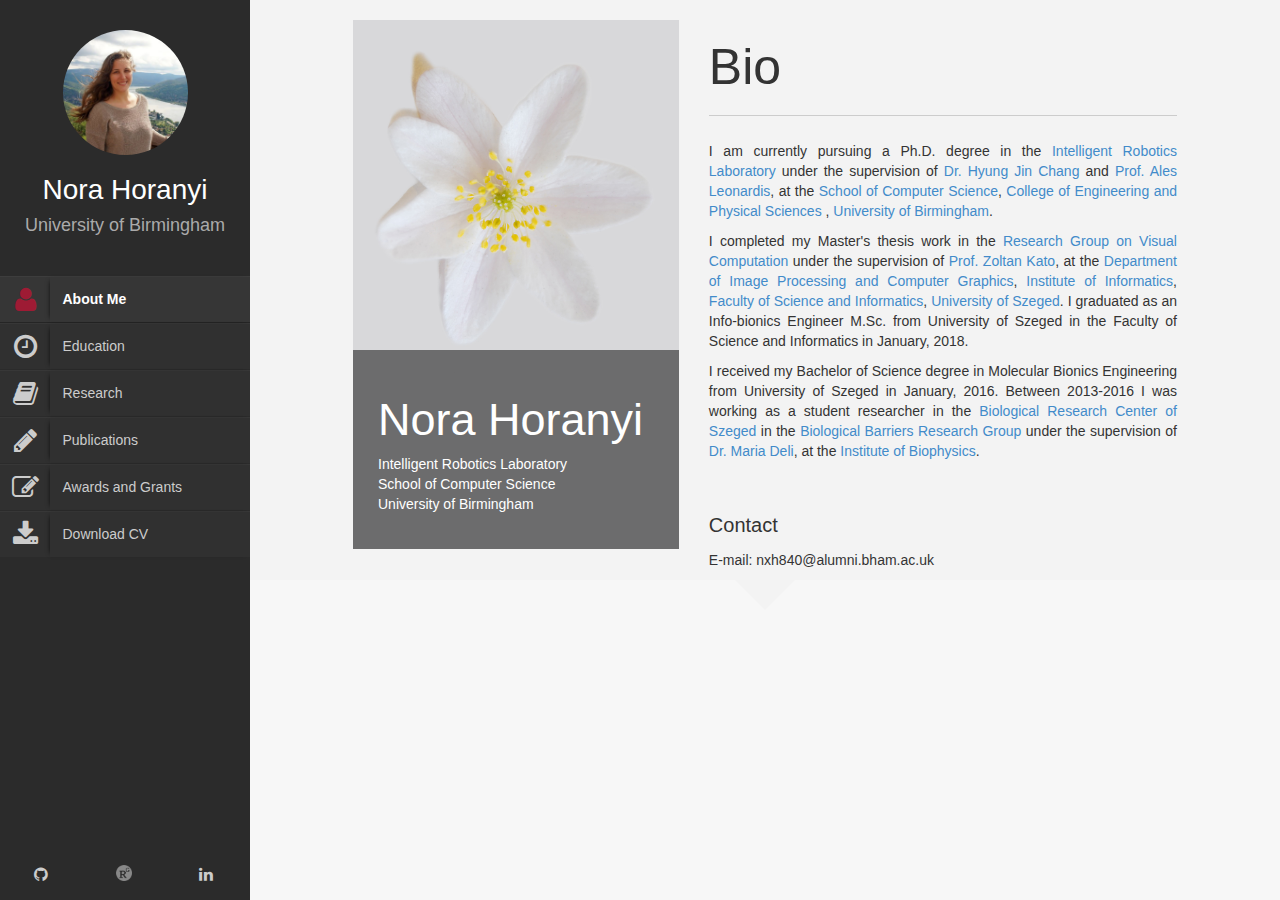
==== index.html @ c3f89880 "Update index.html" ====
<!DOCTYPE html>
<html lang="en">
    <head>
        <title>Nora Horanyi Home page</title>
	<meta name="description" content="Nora Horanyi Website">
	<meta name="keywords" content="Nora, Horanyi, Personal, Website, Webpage">
	<meta name="author" content="Nora Horanyi"> 

        <!--CSS styles-->
        <link rel="stylesheet" href="css/bootstrap.css">
        <link rel="stylesheet" href="css/font-awesome.min.css">  <!--http://fontawesome.io/3.2.1/-->
        <link rel="stylesheet" href="css/perfect-scrollbar-0.4.5.min.css">
        <link rel="stylesheet" href="css/magnific-popup.css">
        <link rel="stylesheet" href="css/style.css">
        <link id="theme-style" rel="stylesheet" href="css/theme-style.css">

        
        <!--/CSS styles-->
        <!--Javascript files-->
        <script type="text/javascript" src="js/jquery-1.10.2.js"></script>
        <script type="text/javascript" src="js/TweenMax.min.js"></script>
        <script type="text/javascript" src="js/jquery.touchSwipe.min.js"></script>
        <script type="text/javascript" src="js/jquery.carouFredSel-6.2.1-packed.js"></script>
        
        <script type="text/javascript" src="js/modernizr.custom.63321.js"></script>
        <script type="text/javascript" src="js/jquery.dropdownit.js"></script>

        <script type="text/javascript" src="js/jquery.stellar.min.js"></script>
        <script type="text/javascript" src="js/ScrollToPlugin.min.js"></script>

        <script type="text/javascript" src="js/bootstrap.min.js"></script>

        <script type="text/javascript" src="js/jquery.mixitup.min.js"></script>

        <script type="text/javascript" src="js/masonry.min.js"></script>

        <script type="text/javascript" src="js/perfect-scrollbar-0.4.5.with-mousewheel.min.js"></script>

        <script type="text/javascript" src="js/magnific-popup.js"></script>
        <script type="text/javascript" src="js/custom.js"></script>

	<!-- Global site tag (gtag.js) - Google Analytics -->
	<script async src="https://www.googletagmanager.com/gtag/js?id=UA-99765598-3"></script>
	<script>
	  window.dataLayer = window.dataLayer || [];
	  function gtag(){dataLayer.push(arguments);}
	  gtag('js', new Date());

	  gtag('config', 'UA-99765598-3');
	</script>
	<meta name="google-site-verification" content="dfVyAi-arstxiVo96nAQerA5tfKhc3FtzU2kiwNdSPM" />

    </head>
    <body>

        <div id="wrapper">
            <a href="#sidebar" class="mobilemenu"><i class="icon-reorder"></i></a>

            <div id="sidebar">
                <div id="main-nav">
                    <div id="nav-container">
                        <div id="profile" class="clearfix">
                            <div class="portrate hidden-xs"></div>
                            <div class="title">
                                <h2>Nora Horanyi</h2>
                                <h3>University of Birmingham</h3>
                            </div>
                            
                        </div>
                        <ul id="navigation">
                            <li>
                              <a href="#biography">
                                <div class="icon icon-user"></div>
                                <div class="text">About Me</div>
                              </a>
                            </li>  

                           <li>
                              <a href="#education">
                                <div class="icon icon-time"></div>
                                <div class="text">Education</div>
                              </a>
                            </li>
                            
                            <li>
                              <a href="#research">
                                <div class="icon icon-book"></div>
                                <div class="text">Research</div>
                              </a>
                            </li>
                            
                            <li>
                              <a href="#publications">
                                <div class="icon icon-pencil"></div>
                                <div class="text">Publications</div>
                              </a>
                            </li>
				
                            <li>
                              <a href="#awards">
                                <div class="icon icon-edit"></div>
                                <div class="text">Awards and Grants</div>
                              </a>
                            </li>				

                            <li class="external">
                              <a target="_blank" href="cv/Horanyi-Nora_Resume.pdf">
                                  <div class="icon icon-download-alt"></div>
                                  <div class="text">Download CV</div>
                              </a>
                            </li>
                        </ul>

					
                    </div>        
                </div>
                <div class="social-icons">
                    <ul>
                        <li><a href="https://github.com/horanyinora" target="_blank"><i class="icon-github"></i></a></li>
                        <li><a href="https://www.researchgate.net/profile/Nora-Horanyi" target="_blank"><img src="img/pngaaa.com-5643834.png" style="width: 16px;vertical-align: unset;"></a></li>  
                        <li><a href="https://www.linkedin.com/in/nora-horanyi/" target="_blank"><i class="icon-linkedin"></i></a></li>
                    </ul>
                </div>

            </div>

            <div id="main">
            
                <div id="biography" class="page home" data-pos="home">
                    <div class="pageheader">
                        <div class="headercontent">
                            <div class="section-container">
                                
                                <div class="row">
                                    <div class="col-sm-2 visible-sm"></div>
                                    <div class="col-sm-8 col-md-5">
                                        <div class="biothumb">
                                            <img alt="image" src="img/white_flower_grahaz.jpg" class="img-responsive">
                                            <div class="overlay">                                                
                                                <h1 class="">Nora Horanyi</h1>
                                                <ul class="list-unstyled">
                                                    <li>Intelligent Robotics Laboratory</li>
                                                    <li>School of Computer Science</li>
						    <li>University of Birmingham</li>
                                                </ul>
                                            </div> 
                                            
                                               
                                        </div>
                                        
                                    </div>
                                    <div class="clearfix visible-sm visible-xs"></div>
                                    <div class="col-sm-12 col-md-7">
                                        <h3 class="title">Bio</h3>
									
						<p align="justify"> I am currently pursuing a Ph.D. degree in the <a target="_blank" href="https://www.cs.bham.ac.uk/research/groupings/robotics/"> Intelligent Robotics Laboratory</a> under the supervision of <a target="_blank" href="https://www.cs.bham.ac.uk/~changhj"> Dr. Hyung Jin Chang</a> and <a target="_blank" href="https://www.cs.bham.ac.uk/~leonarda/"> Prof. Ales Leonardis</a>, at the <a target="_blank" href="http://www.cs.bham.ac.uk/"> School of Computer Science</a>, <a target="_blank" href="https://www.birmingham.ac.uk/university/colleges/eps/index.aspx">College of Engineering and Physical Sciences </a>, <a target="_blank" href="https://www.birmingham.ac.uk/"> University of Birmingham</a>.</p>
						<p align="justify"> I completed my Master's thesis work in the <a target="_blank" href="http://www.inf.u-szeged.hu/projectdirs/rgvc/"> Research Group on Visual Computation</a> under the supervision of <a target="_blank" href="http://www.inf.u-szeged.hu/~kato"> Prof. Zoltan Kato</a>, at the <a target="_blank" href="http://www.inf.u-szeged.hu/en/ipcg"> Department of Image Processing and Computer Graphics</a>, <a target="_blank" href="http://www.inf.u-szeged.hu/en">Institute of Informatics</a>, <a target="_blank" href="http://www.sci.u-szeged.hu/english">Faculty of Science and Informatics</a>, <a target="_blank" href="http://www.u-szeged.hu/english"> University of Szeged</a>.
     I graduated as an Info-bionics Engineer M.Sc. from University of Szeged in the Faculty of Science and Informatics in January, 2018.<br></p>
						<p align="justify">I received my Bachelor of Science degree in Molecular Bionics Engineering from University of Szeged in January, 2016. Between 2013-2016 I was working as a student researcher in the <a target="_blank" href="http://www.brc.hu/index.php?change_lang=en">Biological Research Center of Szeged </a> in the <a target="_blank" href="http://www.brc.hu/biophys_biological_barriers.php">Biological Barriers Research Group</a> under the supervision of <a target="_blank" href="http://www.brc.hu/personal_page.php?id=bf_dem%C3%A1"> Dr. Maria Deli</a>, at the  <a target="_blank" href="http://www.brc.hu/biophysics.php"> Institute of Biophysics</a>.<br><br></p>
						<br>
					    	<p style="font-size: 20px;" >Contact</p>
					    	<style type="text/css">
						span.ltrText {unicode-bidi: bidi-override; direction: rtl}
						</style>
						<p>E-mail:
						<span class="ltrText"> ku.ca.mahb.inmula@048hxn</span>
						</p>
			
				    </div>  
 
					
                                </div>
                            </div>        
                        </div>
                    </div>
                </div>

                
                
				
		<div id="education" class="page">
                    <div class="pageheader">

                        <div class="headercontent">

                            <div class="section-container">
                                <h2 class="title">Education and trainings</h2>
                            
                                
		<div class="pagecontents">
                        <div class="section color-1">
                            <div class="section-container">
                                <div class="row">

                                    <div class="col-md-10 col-md-offset-1">
                                        <div class="title text-center">
                                            <h3>Studies</h3>
                                        </div>
                                        <ul class="ul-card">
						<li>
                                                <div class="dy">
                                                    <span class="degree">Ph.D.</span>
                                                    <span class="year">2018-2023</span>
                                                </div>
                                                <div class="description">
                                                    <p class="waht">Ph.D. in Computer Science</p>
                                                    <p class="where"> School of Computer Science, College of Engineering and Physical Sciences, University of Birmingham</p>
						    <p> Thesis topic: Human attention target estimation and application on images </p>
						</div>
                                            </li>										
                                            <li>
                                                <div class="dy">
                                                    <span class="degree">M.Sc.</span>
                                                    <span class="year">2016-2018</span>
                                                </div>
                                                <div class="description">
                                                    <p class="waht">M.Sc. in Info-bionics Engineering</p>
                                                    <p class="where">Institute of Informatics, University of Szeged</p>
						    <p> Thesis title:  Absolute pose estimation using 3D-2D line correspondences and vertical direction — Excellent with institutional award </p>
                                                </div>
                                            </li>
                                            <li>
                                                <div class="dy">
                                                    <span class="degree">B.Sc.</span><span class="year">2012-2016</span>
                                                </div>
                                                <div class="description">
                                                    <p class="waht">B.Sc. in Molecular Bionics Engineering</p>
                                                    <p class="where">Institute of Chemistry, University of Szeged</p>
						    <p> Thesis title: Measurement of electric surface charge on cultured brain endothelial cells — Excellent with national awards </p>
                                                </div>
                                            </li>
                                            
                                        </ul>

                                    </div> 

                                    <div class="col-md-10 col-md-offset-1">
                                        <div class="title text-center">
                                            <h3>Academic Positions</h3>
                                        </div>
                                        <ul class="ul-dates">
					    <li>
                                                <div class="dates">
                                                    <span>2022</span>
                                                    <span>2021</span>
                                                </div>
                                                <div class="content">
                                                    <h4>Research Assistant</h4>
                                                    <p><em>University of Birmingham</em>, School of Computer Science</p>
                                                </div>
                                            </li>
					    <li>
                                                <div class="dates">
                                                    <span>present</span>
                                                    <span>2018</span>
                                                </div>
                                                <div class="content">
                                                    <h4>Teaching Assistant</h4>
                                                    <p><em>University of Birmingham</em>, School of Computer Science</p>
                                                </div>
                                            </li>
					    <li>
                                                <div class="dates">
                                                    <span>Jan-June</span>
                                                    <span>2018</span>
                                                </div>
                                                <div class="content">
                                                    <h4>Research Associate</h4>
                                                    <p><em>Technical University Dresden</em>, Chair of Computer Graphics and Visualisation</p>
                                                </div>
                                            </li>

											
					    <li>
                                                <div class="dates">
                                                    <span>Apr-May</span>
                                                    <span>2017</span>
                                                </div>
                                                <div class="content">
                                                    <h4>Student Researcher</h4>
                                                    <p><em>UMR 7039 CNRS and University of Lorraine</em>, Research Center in Automatic Control of Nancy</p>
                                                </div>
                                            </li>
											
                                            <li>
                                                <div class="dates">
                                                    <span>2017</span>
                                                    <span>2016</span>
                                                </div>
                                                <div class="content">
                                                    <h4>Student Researcher</h4>
                                                    <p><em>University of Szeged</em>, Research Group on Visual Computation</p>
                                                </div>
                                            </li>											
                                            <li>
                                                <div class="dates">
                                                    <span>2016</span>
                                                    <span>2013</span>
                                                </div>
                                                <div class="content">
                                                    <h4>Student Researcher</h4>
                                                    <p><em>Biological Research Center of Szeged, Hungarian Academy of Sciences</em>, Biological Barriers Research Group </p>
                                                </div>
                                            </li> 
                                        </ul>
                                    </div>
					
					
<div class="col-md-10 col-md-offset-1">
                                        <div class="title text-center">
                                            <h3>Trainings</h3>
                                        </div>
                                        <ul class="timeline">
										<li class="open">
											<li>											
										        <div class="date">ICVSS 2020</div>
                                                <div class="circle"></div>
                                                <div class="data">
                                                    <div class="subject">International Computer Vision Summer School</div>
                                                    <div class="text row">
                                                        <div class="col-md-10">
                                                        <p><a target="_blank" href="https://iplab.dmi.unict.it/icvss2019/"> Website</a></p>
														<p>Venue: Punta Sampieri, Ragusa, Scicli (Ragusa)</p>
														</div>
                                                    </div>
                                                </div>
                                            </li>
											
											
											<li>											
										        <div class="date">Drone 2018</div>
                                                <div class="circle"></div>
                                                <div class="data">
                                                    <div class="subject">Drone School and Workshops <br/>Deep learning and Computer vision for drone imaging and cinematography</div>
                                                    <div class="text row">
                                                        <div class="col-md-10">
                                                        <p><a target="_blank" href="http://icarus.csd.auth.gr/activities/droneschool/"> Website</a></p>
														<p>Venue: Artificial Intelligence and Information Analysis Lab, Aristotle University of Thessaloniki, Greece</p>
														</div>
                                                    </div>
                                                </div>
                                            </li>
											<li>											
										        <div class="date">VS3 2017</div>
                                                <div class="circle"></div>
                                                <div class="data">
                                                    <div class="subject">Vision and Sports Summer School</div>
                                                    <div class="text row">
                                                        <div class="col-md-10">
                                                        <p><a target="_blank" href="http://cmp.felk.cvut.cz/summerschool2017/"> Website</a></p>
														<p>Venue: Czech Technical University, Prague, Czech Republic</p>
														</div>
                                                    </div>
                                                </div>
                                            </li>
											<li>
                                                <div class="date">SSIP 2016</div>
                                                <div class="circle"></div>
                                                <div class="data">
                                                    <div class="subject">Summer School on Image Processing</div>
                                                    <div class="text row">
                                                        <div class="col-md-10">
                                                        <p><a target="_blank" href="http://www.inf.u-szeged.hu/~ssip/2016/">Website</a></p>
														<p>Venue: University of Szeged, Hungary</p>
														</div>
                                                    </div>
                                                </div>
                                            </li>
											<li>											
										        <div class="date">BTDK 2015</div>
                                                <div class="circle"></div>
                                                <div class="data">
                                                    <div class="subject">Advanced Spring School for Students in Biology </div>
                                                    <div class="text row">
                                                        <div class="col-md-10">
                                                        <p><a target="_blank" href="http://btdk.elte.hu/?p=48"> Website</a></p>
														<p>Venue: Eotvos Lorand University, Budapest, Hungary</p>
														</div>
                                                    </div>
                                                </div>
                                            </li>											
											<li>
                                                <div class="date">LAMELIS 2014</div>
                                                <div class="circle"></div>
                                                <div class="data">
                                                    <div class="subject">Advanced Summer School for Students in Medicine and Physics </div>
                                                    <div class="text row">
                                                        <div class="col-md-10">
                                                        <p><a target="_blank" href="http://www.lamelis.eu/2014/content/aimsandcontent.php"> Website</a></p>
														<p>Venue: University of Szeged, Hungary</p>
														</div>
                                                    </div>
                                                </div>
                                            </li>
                                        </ul>
                                    </div>					
					
					
					
					
					
                                </div>    
                            </div>
                                
                        </div>
								
								
                            </div>
                        </div>
                    </div>
                 </div>       				
              </div>
				
				
		<div id="research" class="page">
                    <div class="pageheader">

                        <div class="headercontent">

                            <div class="section-container">
                                <h2 class="title">Research</h2>
                            
                                <div class="row">
                                    <div class="col-md-8" align="justify">
                                        <img  src="Photos/spotlight.JPG" class="col-md-10" >
		

									</div>
                                    <div class="col-md-4">
                                        <div class="subtitle text-center">
                                            <h3>Interests</h3>
                                        </div>
                                        <ul class="ul-boxed list-unstyled">
                                            <li>Gaze estimation</li>										
                                            <li>Assistive technology</li>
					    <li>Pose estimation and navigation</li>
                                            <li>Human-computer interaction</li>
					    <li>Computer vision</li>
                                        </ul>
                                    </div>
                                </div>
                            </div>
                        </div>
                    </div>
                        
                        <div class="section color-2">
                            <div class="section-container">
                                <div class="title text-center">
                                    <h3>Research Projects</h3>
                                </div>
                                <div class="row">
                                    <div class="col-md-12">
                                        <ul class="ul-withdetails">

					    <li>
                                                <div class="row">
                                                    <div class="col-sm-6 col-md-3">
                                                        <div class="image">
                                                            <img alt="image" src="img/lab/phd.png"  class="img-responsive">
                                                            <div class="imageoverlay">
                                                                <i class="icon icon-search"></i>
                                                            </div>

                                                        </div>
                                                    </div>
                                                    <div class="col-sm-6 col-md-9">
                                                        <div class="meta">
                                                            <h3>PhD thesis</h3> 
								<p><b>Human attention target estimation and application on images</b></p>

								<p>Publications:</p>
								<ul><li>ETRA conference paper, PACM HCI, 2023</li></ul>
								<ul><li>Pattern Recognition journal paper, Elsevier, 2021</li></ul>
                                                        </div>
                                                    </div>
                                                </div>
                                                <div class="details" align="justify">
							<p> Most computer vision applications, such as automatic image cropping and attention target estimation, aim to perform or solve a task as humans would. While recent works using Neural Networks showed promising results in numerous research areas, complex and subjective tasks are still challenging to solve by only deriving information from images and videos. 
							Therefore to enhance the ability of the machine to localise a part of an image or to interpret complex social interactions between multiple people in the scene like humans would, explicit or implicit user input could be integrated into the algorithm.  
							This thesis investigates the usefulness of explicit verbal and implicit non-verbal human social clues and their combination in frameworks designed for attention-based computer vision tasks. The proposed computational methods in this thesis aim to better understand the user's intention through different input modalities. Specifically, this work used natural language and its combination with eye-tracking user inputs for description-based image cropping and visual attention for joint attention target estimation. </p>
							<p>This work studied how a natural language expression of the users could be directly used to automatically localise the described part of an image and output an aesthetically pleasing image crop. The proposed solution re-purposed existing deep learning models into a single optimisation framework to solve this complex, highly subjective problem. In addition to the explicit language expressions and a semi-direct social clue, the eye movements of the users were integrated into a novel multi-modal framework. Finally, motivated by the usefulness of the user's semi-direct attention input, a deep neural network was developed for estimating attention targets in images to detect and follow the joint attention target of the subjects within the scene. </p>
							<p>The presented approaches have achieved state-of-the-art performances in quantitative and qualitative measures on different benchmark datasets in their respective research areas. Furthermore, the conducted studies confirmed that the users favoured the output of the proposed solutions. These findings prove that integrating explicit or implicit user input and their combination into computational methods can produce more human-like outputs.  </p>
							<p>Keywords: multi-modal framework, computer vision applications, description-based image cropping, eye-tracking, joint attention target estimation </p>
							
							<p> I express my gratitude for the "School of Computer Science Studentship" funding that I received towards my PhD from the University of Birmingham's School of Computer Science. This research was supported by the Institute of Information and communications Technology Planning, and evaluation (IITP) grants funded by the Korean government (MSIT) (2021-0-00537, Visual common sense through self-supervised learning for restoration of invisible parts in images; 2021-0-00034, Clustering technologies of fragmented data for time-based data analysis). This work was partially supported by the Natural Sciences and Engineering Research Council of Canada (NSERC) Discovery Grant ``Deep Visual Geometry Machines'' (RGPIN-2018-03788) and by systems supplied by Compute Canada. I also acknowledge MoD/Dstl and EPSRC for providing the grant to support the UK academics involvement in a Department of Defense funded MURI project through EPSRC grant EP/N019415/1, and IITP grant funded by the Korean government (MSIT) (IITP-2020-0-01789, ITRC support program). We thank NVIDIA for sponsoring one GeForce Titan Xp GPU. </p>
						</div>
                                            </li>						
						
					    <li>
                                                <div class="row">
                                                    <div class="col-sm-6 col-md-3">
                                                        <div class="image">
                                                            <img alt="image" src="img/lab/brain.jpg"  class="img-responsive">
                                                            <div class="imageoverlay">
                                                                <i class="icon icon-search"></i>
                                                            </div>

                                                        </div>
                                                    </div>
                                                    <div class="col-sm-6 col-md-9">
                                                        <div class="meta">
                                                            <h3>NeuroFusion project</h3>
                                                            <p><b>Research in Computer Vision and Computer Graphics for Medical Imaging within the interdisciplinary research project</b></p>
                                                        </div>
                                                    </div>
                                                </div>
                                                <div class="details" align="justify">
                                                 <p>I worked as a Research Associate at Chair of Computer Graphics and Visualization, Technical University of Dresden, Germany under the supervision of Prof. Dr. Stefan Gumhold in the framework of the NeuroFusion project.</p>
												 <p>The research focuses on Computer Vision and Computer Graphics for Medical Imaging within the interdisciplinary research project "NeuroFusion". The objective of the research project lies in the development of a neurosurgical assistance system for medical personnel which visualizes the characteristic strengths of various imaging modalities in a single view. For this purpose, novel image registration and -fusion methods have to be developed so that a joint visualization of preoperative imaging, such as MRI and CT, as well as intraoperative imaging, such as 3D-ultrasound, stereo- and thermal imaging, can be achieved. Therefore, we aim to develop a generic mathematical framework for multimodal image registration and -fusion. </p>
												</div>
                                            </li>
											
                                            <li>
                                                <div class="row">
                                                    <div class="col-sm-6 col-md-3">
                                                        <div class="image">
                                                            <img alt="image" src="img/lab/iccv2.png" class="img-responsive">
                                                            <div class="imageoverlay">
                                                                <i class="icon icon-search"></i>
                                                            </div>

                                                        </div>
                                                    </div>
                                                    <div class="col-sm-6 col-md-9">
                                                        <div class="meta">
                                                            <h3>Master's thesis</h3>
                                                            <p><b>Pose estimation of a stereo camera pair mounted on a moving platform</b></p>			
								<p>Publications:</p>
								<ul>
									<li>Master's thesis, 2017</li>
									<li>ICCV Workshop on Multiview Relationships in 3D Data, IEEE, 2017</li>
									<li>International Conference on 3D Vision, IEEE, 2017</li>
								</ul>
                                                        </div>
                                                    </div>
                                                </div>
                                                <div class="details" align="justify">
                                                    <p>The research project focuses on estimating the location and orientation of a moving stereo rig using extracted feature correspondences (e.g. points, lines, regions). The algorithm makes use of other sensors mounted on the same platform (e.g. GPS, IMU), but the final pose estimate is obtained via computer vision techniques. In general, pose estimation has 6 degree of freedom, but in our project we will develop algorithms for important special cases like pose estimation with known vertical direction, where the number of free parameters can be reduced to 4. The estimated camera pose can be used to implement viusal odometry.</p> 
													<p>Pose estimation is a fundamental building block of various vision applications, <i>e.g.</i> visual odometry, image based localization and navigation, fusion, and augmented reality. Herein, we are interested in absolute pose estimation, which consists of determining the position and orientation of a camera with respect to a 3D world coordinate frame. We propose a novel solution to the gPnL problem with known vertical direction. The vertical direction is typically obtained from an IMU (Inertial Measurement Unit). The only assumption about our generalized camera is that projection rays of a 3D line fall into coplanar subsets yielding a pencil of projection planes. Important special cases of such a camera include stereo and multiview perspective camera systems, perspective camera moving along a trajectory, as well as other non-perspective cameras with central omnidirectional or orthographic projection.</p>

<p>
<table align="center">
<tr> <center>
<img class="masters_videos" width="450" src="video/lines.gif">
</center>
</tr>
<tr>
<td align="justify"><b>Video 1.</b> Presentation of the extracted lines which we used for our algorithm as a least squares solver to estimate the position of the camera system. The corresponding 3D lines are shown with the same color as the camera.</td>
</tr>
</table>
</p>

													
<p> For the quantitative evaluation of our generalized pose estimation algorithm with line correspondences, we generated various benchmark datasets of 3D-2D line pairs. Each dataset has 1000 samples. Our method can be used as a least square solver as well as a minimal solver without reformulation. For the minimal case we only need 3 line pairs. The method was quantitatively evaluated on this large synthetic dataset as well as on a real dataset, which confirms its state of the art performance both in terms of quality and computational efficiency.</p>
													
<h3><b>Results</b></h3>



<p>
<table align="center">
<tr> <center>
<img class="masters_videos" src="video/least.gif">
</center>
</tr>
<tr>
<td align="justify"><b>Video 2.</b> Lidar laser scan for testing our least squares solver pose estimation algorithm with a 3-perspective-1-omnidirectional multi-view camera system. On the Lidar scan red dots are the
estimated positions and green dots are the real location of the markers in metric 3D space.</td>
</tr>
</table>
</p>


<p>
<table align="center">
<tr> <center>
<img class="masters_videos" src="video/minimal.gif">
</center>
</tr>
<tr>
<td align="justify"><b>Video 3.</b> Lidar laser scan for testing our minimal solver pose estimation algorithm solver with a 3-perspective camera system. On the Lidar scan, red dots are the estimated positions of our minimal solver, blue dots are the estimated positions of NP3L [G.H.Lee, ECCV 2016], and green dots are the real location of the markers in the 3D metric space.</td>
</tr>
</table>
</p>

													
													<p>This work is partially supported by:
													the "Integrated program for training new generation of scientists in the fields of computer science", no EFOP-3.6.3-VEKOP-16-2017-0002;
NKFI-6 fund through project K120366; the Agence Universitaire de la Francophonie (AUF) and the Romanian Institute for Atomic Physics (IFA), through the AUF-RO project NETASSIST;
the Research & Development Operational Programme for the project "Modernization and Improvement of Technical Infrastructure for Research and Development
of J. Selye University in the Fields of Nanotechnology and Intelligent Space", ITMS 26210120042, co-funded by the European Regional Development Fund.</p>
                                                </div>
                                            </li>
                                            <li>
                                                <div class="row">
                                                    <div class="col-sm-6 col-md-3">
                                                        <div class="image">
                                                            <img alt="image" src="img/lab/netassist.png"  class="img-responsive">
                                                            <div class="imageoverlay">
                                                                <i class="icon icon-search"></i>
                                                            </div>

                                                        </div>
                                                    </div>
                                                    <div class="col-sm-6 col-md-9">
                                                        <div class="meta">
                                                            <h3>NETASSIST project</h3>
                                                            <p><b>Short research stay which initiates the cooperation between two institutions on topics related to image processing for control applications.</b></p>
                                                        </div>
                                                    </div>
                                                </div>
                                                <div class="details" align="justify">
                                                 <p>She visited as a student researcher at Research Center in Automatic Control of Nancy, UMR 7039 CNRS and University of Lorraine in the framework of the NETASSIST project funded by AUF. This project develops methods for the networked control and sensing for a team of unmanned, assistive aerial vehicles that follows a group of vulnerable persons. On the control side, we consider multi-agent and consensus techniques, while on the vision side the focus is egomotion estimation of the UAVs and cooperative tracking of persons with filtering techniques. NETASSIST is an international cooperation project involving the Technical University of Cluj-Napoca in Romania, the University of Szeged in Hungary, and the University of Lorraine at Nancy, France. </p>
												 <p>The goal of this visit was to develop a drone control application based on sensor and visual information. For this we planned to process the stream of position and attitude measurements given by the vision algorithms, which she developed in her home institute, on a video taken from the drone, using a state estimator / filter and the dynamics of the drone. For the above-mentioned vision algorithm, she needed to work with 2D images and 3D dataset provided by OptiTrack and solve the question of feature extraction and matching in a video sequence for visual odometry application. </p>
												</div>
                                            </li>
                                            <li>
                                                <div class="row">
                                                    <div class="col-sm-6 col-md-3">
                                                        <div class="image">
                                                            <img alt="image" src="img/lab/bsc.png"  class="img-responsive">
                                                            <div class="imageoverlay">
                                                                <i class="icon icon-search"></i>
                                                            </div>

                                                        </div>
                                                    </div>
                                                    <div class="col-sm-6 col-md-9">
                                                        <div class="meta">
                                                            <h3>Bachelor's thesis</h3>
                                                            <p><b>Measurement of electric surface charge on cultured brain endothelial cells</b></p>
		
								<p>Publications:</p>
								<ul>
									<li>Lab on a chip, Royal Society of Chemistry, 2020</li>
									<li>Bachelor's thesis, 2015</li>
								</ul>
                                                        </div>
                                                    </div>
                                                </div>
                                                <div class="details" align="justify">
                                                <p>Glycocalyx which can be found in the surface of the endothalial cells is the part of the blood-brain barrier's protection system and it has effect on the limitation of the material access. Research on the composition, rule and the change of the glycocalyx in illnesses recently became a significant research topic. However, we do not have data about the intestinal epithelial cell and particularly in the cerebral microvessels' glycocalyx volume and a change in cell surface charge of direct measurements which have been performed. Our aim was therefore a direct measurement of surface charge of cultured brain endothelial cells and to examine how the surface charge and endothelial cell layers permeability change after the enzymatic digestion of the glycocalyx. </p>
												<p>In our experiments D3 immortalized human brain endothelial cell line and primary rat brain endothelial cell cultures were employed. The amount of the glycocalyx was reduced by neuraminidase, trypsin and hyaluronidase enzymes which changes were validated using specific fluorescent labeled wheatgerm N-acetyl-D-glucosamine and sialic acid binding lectin.  We took images from the binding of labeled lectin with confocal microscopy which fluorescence intensity was evaluated by Image J software. Cerebral endothelial cell surface charge was measured by the Malvern Zetasizer Nano ZS instrument. The brain endothelial cell lines were cultured into inserts to test their barrier function. We transferred dextran and Evans blue-albumin complex as a fluorescent reporter molecule to examine the cultures. </p>
												<p>We successfully measured the surface charge of brain endothelial cells, and both cell types had strongly negative zeta potential which correlates to the literature. All three enzymes digested the glycocalyx and reduced the binding of the lectin. At the same time, the absolute value of the surface negative charge significantly reduced in both cell types. However, hyaluronidase and neuraminidase enzyme treatments did not affect the passage of the markers. The permeability increased only in the case of the trypsin digestion, although this enzyme cleavages the extracellular connections thus opens the paracellular transport route, which was visible in the morphological images. </p>
												<p>We were the first one measuring and discribing the surface negative charge changes after the enzymatic digestion of the glycocalyx in human and rat brain endothelial cells. We found that the significant part of the surface charge origin from the glycocalyx in these cells, as after the enzymatic digestion the zeta potential of the cells became more positive. Reduction of the volume of the glycocalyx however did not affect the passage of the markers with neutral charge. In our future plans, we consider to use different materials with positive and negative charge for the surface modification of the glycocalyx, as well as to use other indicators with different charges in the permeability experiments. </p>
												</div>
                                            </li>
                                           
                                            
                                        </ul>
                                    </div>
                                </div>
                            </div>
                        </div>    
                    </div>
				
				
				
				<div id="awards" class="page">
                    <div class="pageheader">
                        <div class="headercontent">
                            <div class="section-container">
                                <h2 class="title">Honors, Awards and Grants</h2>
								

						
						<div class="section color-2">
                            <div class="section-container">
                                <div class="row">
                                    <div class="col-md-10 col-md-offset-1">
                                        <div class="title text-center">
                                            <h3>Honours and awards</h3>
                                        </div>
                                        <ul class="timeline">
										<li class="open">
											<li>
                                                <div class="date">Research skills 2019</div>
                                                <div class="circle"></div>
                                                <div class="data">
                                                    <div class="subject">Best presentation award (audience vote) at Research skills, EPS course at the University of Birmingham</div>
                                                    <div class="text row">
                                                        <!--<div class="col-md-2">
                                                            <img alt="image" class="thumbnail img-responsive" src="img/personal/awards100x100.png" >
                                                        </div>-->
                                                        <div class="col-md-10">
                                                        Presented topic: Gaze estimation in the wild
														</div>
                                                    </div>
                                                </div>
                                            </li>
						
						<li>
                                                <div class="date">TDK 2017</div>
                                                <div class="circle"></div>
                                                <div class="data">
                                                    <div class="subject">1st prize and Morgan Stanley scholarship in the local competition round of National Scientific Students' Associations Conference organized by the University of Szeged</div>
                                                    <div class="text row">
                                                        <div class="col-md-10">
                                                        Presented topic: Vision-based localisation of a generalized camera from line correspondences and known vertical direction
														</div>
                                                    </div>
                                                </div>
                                            </li>
											
											<li>
                                                <div class="date">Dean's honor 2017</div>
                                                <div class="circle"></div>
                                                <div class="data">
                                                    <div class="subject">Honor of the Dean of the University of Szeged for the achievement in the National Scientific Students' Associations Conference </div>
                                                    <div class="text row"></div>
                                                </div>
                                            </li>
										
										
											<li>
                                                <div class="date">OTDK 2017</div>
                                                <div class="circle"></div>
                                                <div class="data">
                                                    <div class="subject">3rd prize in the National Scientific Students' Associations Conference organized by the Hungarian National Council of Student Research Societies</div>
                                                    <div class="text row">
                                                        <div class="col-md-10">
                                                        Presented topic: Changing the surface charge of brain endothelial cells by the digestion of glycocalyx with enzymes
														</div>
                                                    </div>
                                                </div>
                                            </li>
											
											<li>
                                                <div class="date">TDK 2016</div>
                                                <div class="circle"></div>
                                                <div class="data">
                                                    <div class="subject">2nd prize in the local competition round of National Scientific Students' Associations Conference organized by the University of Szeged</div>
                                                    <div class="text row">
                                                        <div class="col-md-10">
                                                        Presented topic: Changing the surface charge of brain endothelial cells by the digestion of glycocalyx with enzymes
     
														</div>
                                                    </div>
                                                </div>
                                            </li>
											
											<li>
                                                <div class="date">SSIP 2016</div>
                                                <div class="circle"></div>
                                                <div class="data">
                                                    <div class="subject">2nd prize in the project competition - Summer School on Image Processing</div>
                                                    <div class="text row">
                                                        <div class="col-md-10">
                                                        Project: <a target="_blank" href="https://github.com/horanyinora/OCT-Image-Analysis"> OCT image analysis</a> 
														</div>
                                                    </div>
                                                </div>
                                            </li>
											
                                        </ul>
                                    </div>
                                </div>
                            </div>
                        </div>
						
						
						
						<div class="section color-2">
                            <div class="section-container">
                                <div class="row">
                                    <div class="col-md-10 col-md-offset-1">
                                        <div class="title text-center">
                                            <h3>Scholarships and grants</h3>
                                        </div>
                                        <ul class="timeline">
										<li class="open">
										
										<li>											
										        <div class="date">PhD studentship</div>
                                                <div class="circle"></div>
                                                <div class="data">
                                                    <div class="subject">PhD studentship in the School of Computer Science, University of Birmingham</div>
                                                </div>
                                        </li>
										
										
										<li>											
										        <div class="date">Morgan Stanley</div>
                                                <div class="circle"></div>
                                                <div class="data">
                                                    <div class="subject">Scholarship from Morgan Stanley for the outstanding results in TDK conference </div>
                                                    <div class="text row">
                                                        <div class="col-md-10">
                                                        <a target="_blank" href="https://www.inf.u-szeged.hu/kutatas/konferenciak/tdk-2017-osz"> Conference description</a> (only available in hungarian)
														</div>
                                                    </div>
                                                </div>
                                            </li>
										<li>											
										        <div class="date">RGVC-2017-2</div>
                                                <div class="circle"></div>
                                                <div class="data">
                                                    <div class="subject">Research scholarship from the Institute of Informatics, University of Szeged</div>
                                                    <div class="text row">
                                                        <div class="col-md-10">
                                                        <a target="_blank" href="http://www.inf.u-szeged.hu/rgvc/files/kutosszefoglalo-2017-jun.pdf"> Research summary</a> (only available in hungarian)
														</div>
                                                    </div>
                                                </div>
                                            </li>

											<li>											
										        <div class="date">RGVC-2017-1</div>
                                                <div class="circle"></div>
                                                <div class="data">
                                                    <div class="subject">Research scholarship from the Institute of Informatics, University of Szeged</div>
                                                    <div class="text row">
                                                        <div class="col-md-10">
                                                        <a target="_blank" href="http://www.inf.u-szeged.hu/sites/default/files/kutosszefoglalo-2017-jan.pdf"> Research summary</a> (only available in hungarian)
														</div>
                                                    </div>
                                                </div>
                                            </li>											
											<li>
                                                <div class="date">Udacity 2017</div>
                                                <div class="circle"></div>
                                                <div class="data">
                                                    <div class="subject">Scholarship to study 3 months program on Udacity funded by Google</div>
                                                    <div class="text row">
                                                        <div class="col-md-10">
                                                        Program description: <a target="_blank" href="https://www.udacity.com/course/android-basics-nanodegree-by-google--nd803"> Android Development for Beginners Nanodegree program</a>
														</div>
                                                    </div>
                                                </div>
                                            </li>

                                            <li>
                                                <div class="date">2016-2018</div>
                                                <div class="circle"></div>
                                                <div class="data">
                                                    <div class="subject">Hungarian Governmental Scholarship 2016-2018</div>
                                                    <div class="text row">
                                                        <div class="col-md-10">
                                                        Scholarship for my master studies in Info-bionics Engineering
														</div>
                                                    </div>
                                                </div>
                                            </li>
                                            <li>
                                                <div class="date">2012-2016</div>
                                                <div class="circle"></div>
                                                <div class="data">
                                                    <div class="subject">Hungarian Governmental Scholarship 2012-2016</div>
                                                    <div class="text row">
                                                        <div class="col-md-10">
                                                         Scholarship for my bachelor studies in Molecular Bionics Engineering 
														</div>
                                                    </div>
                                                </div>
                                            </li>

                  

                                        </ul>
                                    </div>
                                </div>
                            </div>
                        </div>
						</div>


						</div>
						
                    </div>
                </div>
				
				
				
                <div id="publications" class="page">
                    <div class="page-container">
                        <div class="pageheader">
                            <div class="headercontent">
                                <div class="section-container">
                                    
									

                                    <h2 class="title">Publications</h2>                                    
                                </div>
                            </div>
                        </div>

                        <div class="pagecontents">
                            
                            <div class="section color-1" id="filters">
                                <div class="section-container">
                                    <div class="row">
                                        
                                        <div class="col-md-3">
                                            <h3>Filter by type:</h3>
                                        </div>
                                        <div class="col-md-6">
                                            <select id="cd-dropdown" name="cd-dropdown" class="cd-select">
                                                <option class="filter" value="all" selected>All types</option>
                                                <option class="filter" value="jpaper">Journal Papers</option>
                                                <option class="filter" value="cpaper">Conference Papers</option>
						<option class="filter" value="thesis">Thesis</option>
                                                <!--option class="filter" value="bookchapter">Book Chapters</option>
                                                <option class="filter" value="book">Books</option>
                                                <option class="filter" value="report">Reports</option>
                                                <option class="filter" value="tpaper">Technical Papers</option>--> 
                                            </select>
                                        </div>
                                        
                                        <div class="col-md-3" id="sort">
                                            <span>Sort by year:</span>
                                            <div class="btn-group pull-right"> 

                                                <button type="button" data-sort="data-year" data-order="desc" class="sort btn btn-default"><i class="icon-sort-by-order"></i></button>
                                                <button type="button" data-sort="data-year" data-order="asc" class="sort btn btn-default"><i class="icon-sort-by-order-alt"></i></button>
                                            </div>
                                        </div>    
                                    </div>
                                </div>
                            </div>

                            <div class="section color-2" id="pub-grid">
                                <div class="section-container">
                                    
                                    <div class="row">
                                        <div class="col-md-12">
                                            <div class="pitems">

						    
						    
						    
						    
						    
						    
						<div class="item mix cpaper" data-year="2022">
                                                    <div class="pubmain">
                                                        <div class="pubassets">
                                                            
                                                            <a href="#" class="pubcollapse">
                                                                <i class="icon-expand-alt"></i>
                                                            </a>
								<a href="publication/Zheng_ICRA_article.pdf" class="tooltips" title="Download PDF" target="_blank">
                                                                <i class="icon-file"></i>
                                                            </a>

                                                        </div>

                                                        <h4 class="pubtitle">
                                                            TP-AE: Temporally Primed 6D Object Pose Tracking with Auto-Encoders
                                                        </h4>
                                                        <div class="pubauthor">Linfang Zheng, Ales Leonardis, Tze Ho Elden Tse, <strong>Nora Horanyi</strong>, Hua Chen, Wei Zhang, Hyung Jin Chang</div>

                                                        <div class="pubcite">
                                                        <div class="pubcite"><span class="label label-warning">Conference Papers</span> In Proceedings of Conference on Robotics and Automation (ICRA), IEEE, 2022.</div>
							</div>
                                                        
                                                    </div>
                                                    <div class="pubdetails">
                                                        <h4>Abstract</h4>
                                                        <p> Fast and accurate tracking of an object's motion is one of the key functionalities of a robotic system for achieving reliable interaction with the environment. This paper focuses on the instance-level six-dimensional (6D) pose tracking problem with a symmetric and textureless object under occlusion. We propose a Temporally Primed 6D pose tracking framework with Auto-Encoders (TP-AE) to tackle the pose tracking problem. The framework consists of a prediction step and a temporally primed pose estimation step. The prediction step aims to quickly and efficiently generate a guess on the object's real-time pose based on historical information about the target object's motion. Once the prior prediction is obtained, the temporally primed pose estimation step embeds the prior pose into the RGB-D input, and leverages auto-encoders to reconstruct the target object with higher quality under occlusion, thus improving the framework's performance. Extensive experiments show that the proposed 6D pose tracking method can accurately estimate the 6D pose of a symmetric and textureless object under occlusion, and significantly outperforms the state-of-the-art on T-LESS dataset while running in real-time at 26 FPS.</p>
                                                    </div>
                                                </div> 		
						    
						<div class="item mix jpaper" data-year="2021">
                                                    <div class="pubmain">
                                                        <div class="pubassets">
                                                            
                                                            <a href="#" class="pubcollapse">
                                                                <i class="icon-expand-alt"></i>
                                                            </a>
                                                            <a href="https://www.sciencedirect.com/science/article/abs/pii/S0031320321006610" class="tooltips" title="External link" target="_blank">
                                                                <i class="icon-external-link"></i>
                                                            </a>
															<a href="publication/Horanyi_PR_article.pdf" class="tooltips" title="Download PDF" target="_blank">
                                                                <i class="icon-file"></i>
                                                            </a>
                                                            
															<a href="publication/Horanyi_PR_poster.pdf" class="tooltips" title="Download poster" target="_blank">
                                                                <i class="icon-download"></i>
                                                            </a>

								<a href="publication/Horanyi_PR_data.zip" class="tooltips" title="Download dataset" target="_blank">
                                                                <i class="icon-download"></i>
                                                            </a>
                                                        </div>

                                                        <h4 class="pubtitle">
                                                            Repurposing Existing Deep Networks for Caption and Aesthetic-Guided Image Cropping
                                                        </h4>
                                                        <div class="pubauthor"><strong>Nora Horanyi</strong>, Kedi Xia, Kwang Moo Yi, Abhishake Kumar Bojja, Ales Leonardis, Hyung Jin Chang</div>

                                                        <div class="pubcite">
                                                        <div class="pubcite"><span class="label label-warning">Journal Papers</span> In Proceedings of Pattern Recognition, Elsevier, 2021.</div>
</div>
                                                        
                                                    </div>
                                                    <div class="pubdetails">
                                                        <h4>Abstract</h4>
                                                        <p>

We propose a novel optimization framework that crops a given image based on user description and aesthetics. Unlike existing image cropping methods, where one typically
trains a deep network to regress to crop parameters or cropping actions, we propose to directly optimize for the cropping parameters by repurposing pre-trained networks on
image captioning and aesthetic tasks, without any fine-tuning, thereby avoiding training a separate network. Specifically, we search for the best crop parameters that minimize
a combined loss of the initial objectives of these networks. To make the optimization stable, we propose three strategies: (i) multi-scale bilinear sampling, (ii) annealing the
scale of the crop region, therefore effectively reducing the parameter space, (iii) aggregation of multiple optimization results. Through various quantitative and qualitative
evaluations, we show that our framework can produce crops that are well-aligned to intended user descriptions and aesthetically pleasing.</p>
                                                    </div>
                                                </div> 						    
						    
						    
						<div class="item mix jpaper" data-year="2020">
                                                    <div class="pubmain">
                                                        <div class="pubassets">
                                                            
                                                            <a href="#" class="pubcollapse">
                                                                <i class="icon-expand-alt"></i>
                                                            </a>
                                                            <a href="https://pubs.rsc.org/en/content/articlelanding/2020/lc/d0lc00558d" class="tooltips" title="External link" target="_blank">
                                                                <i class="icon-external-link"></i>
                                                            </a>
															
                                                        </div>

                                                        <h4 class="pubtitle">
                                                            A chip device to determine surface charge properties of confluent cell monolayers by measuring streaming potential
                                                        </h4>
                                                        <div class="pubauthor">Andras Kincses, Ana R. Santa-Maria, Fruzsina R. Walter, Laszlo Der, <strong>Nora Horanyi</strong>, Dora V. Lipka, Sandor Valkai, Maria A. Deli, and Andras Der</div>

                                                        <div class="pubcite">
                                                        <div class="pubcite"><span class="label label-warning">Journal Papers</span> In Proceedings of Lab on a chip, Royal Society of Chemistry, 2020.</div>
</div>
                                                        
                                                    </div>
                                                    <div class="pubdetails">
                                                        <h4>Abstract</h4>
                                                        <p>

Cell surface charge is an important element of the function of biological barriers, but no chip device has been described to measure cell surface charge properties of confluent barrier cell monolayers. The aim of this study was the design and fabrication of a dynamic lab-on-a-chip (LOC) device which is suitable to monitor transcellular electrical resistance, as well as streaming potential parallel to the surface of cell layers. We successfully measured the streaming potential of a biological barrier culture model with the help of our previously published versatile lab-on-a-chip device equipped with two Ag/AgCl electrodes. The inclusion of these “zeta electrodes”, a voltage preamplifier and an oscilloscope in our set-up made it possible to successfully record signals describing the surface charge properties of brain endothelial cell monolayers, used as a barrier model in our experiments. Data obtained on the new chip device were verified by comparing streaming potential results measured in the LOC device and zeta potential results by the commonly used laser-Doppler velocimetry (LDv) method and model simulations. Changes in the negative surface charge of the barrier model by treatments with neuraminidase enzyme modifying the cell membrane glycocalyx or lidocaine altering the lipid membrane charge could be measured by both the upgraded LOC device and LDv. The new chip device can help to gain meaningful new information on how surface charge is linked to barrier function in both physiological and pathological conditions.
</p>
                                                    </div>
                                                </div>    
						    
						    
						    
						    
												
						<div class="item mix thesis" data-year="2017">
                                                    <div class="pubmain">
                                                        <div class="pubassets">
                                                            
                                                            <a href="#" class="pubcollapse">
                                                                <i class="icon-expand-alt"></i>
                                                            </a>
                                                            
															<a href="publication/Horanyi_MastersThesis.pdf" class="tooltips" title="Download PDF" target="_blank">
                                                                <i class="icon-file"></i>
                                                            </a>															
															<!--a href="program/Horanyi_MastersThesisAppendix.zip" class="tooltips" title="Download Appendix" target="_blank">
                                                                <i class="icon-code"></i>
                                                            </a>-->
															
                                                        </div>

                                                        <h4 class="pubtitle">
                                                            Absolute pose estimation using 3D-2D line correspondences and vertical direction
                                                        </h4>
                                                        <div class="pubauthor"><strong>Nora Horanyi</strong></div>
                                                        <div class="pubcite">
                                                            <span class="label label-primary">Master's Thesis</span> University of Szeged, Hungary | December, 2017 
                                                        </div>
                                                        
                                                    </div>
                                                    <div class="pubdetails">
                                                        <h4>Abstract</h4>
                                                        <p>Pose estimation is a fundamental building block of various vision applications, e.g. visual odometry, image-based localization and navigation, fusion, and augmented reality.
Herein, we are interested in absolute pose estimation, which consists in determining the
position and orientation of a camera with respect to a 3D world coordinate frame.</p>
<p> Modern applications, especially in vision-based localization and navigation for robotics
and autonomous vehicles, it is often desirable to use multi-camera systems which covers
large field of views. Not only classical image-based techniques, such as Structure from
Motion (SfM) provide 3D measurements of a scene, but modern range sensors (e.g. Lidar,
Kinect) record 3D structure directly. Thus the availability of 3D data is also becoming
widespread, hence methods to estimate absolute pose of a set of cameras based on 2D
measurements of the 3D scene received more attention.</p>
<p>Since modern cameras are frequently equipped with various location and orientation
sensors, we assume that the vertical direction of the camera system (e.g. a gravity vector)
is available.</p>
<p>In this work, we will discuss the problem of absolute pose estimation in case of a generalized camera using straight lines, which are common in urban environment. The only
assumption about the imaging model is that 3D straight lines are projected via projection
planes determined by the line and camera projection directions, i.e. correspondences are
given as a 3D world line and its projection plane. Therefore we formulate the problem
in terms of 4 unknowns using 3D line – projection plane correspondences which yields a
closed form solution.</p>
<p>As an important special case, we address the problem of estimating the absolute pose
of a multiview calibrated perspective camera system from 3D - 2D line correspondences.
Herein, we propose two solutions: the first solution consists of a single linear system of
equations, while the second solution yields a polynomial equation of degree three in one
variable and one systems of linear equations which can be efficiently solved in closed-
form.</p>
<p>The proposed algorithms have been evaluated on various synthetic datasets as well as
on real data. All of the solutions can be used as a minimal solver as well as a least squares
solver without reformulation. Experimental results confirm state of the art performance
both in terms of quality and computing time.</p>
<p>Keywords: absolute pose estimation, vertical direction, line correspondences, generalized camera, multiview camera system</p>
                                                    </div>
                                                </div>
												
												
						<div class="item mix cpaper" data-year="2017">
                                                    <div class="pubmain">
                                                        <div class="pubassets">
                                                            
                                                            <a href="#" class="pubcollapse">
                                                                <i class="icon-expand-alt"></i>
                                                            </a>
                                                            <a href="https://ieeexplore.ieee.org/document/8265501" class="tooltips" title="External link" target="_blank">
                                                                <i class="icon-external-link"></i>
                                                            </a>
															<a href="publication/Horanyi_MVR3D_article.pdf" class="tooltips" title="Download PDF" target="_blank">
                                                                <i class="icon-file"></i>
                                                            </a>
                                                            
															<a href="publication/Horanyi_MVR3D_poster.pdf" class="tooltips" title="Download poster" target="_blank">
                                                                <i class="icon-download"></i>
                                                            </a>
															<a href="http://www.inf.u-szeged.hu/rgvc/_publications.php?key=Horanyi2017b&bib=rgvc.bib" class="tooltips" title="BibTex" target="_blank">
                                                                <i class="icon icon-file-text"></i>
                                                            </a>																
															
															
                                                        </div>

                                                        <h4 class="pubtitle">Multiview Absolute Pose Using 3D - 2D Perspective Line Correspondences and Vertical Direction</h4>
                                                        <div class="pubauthor"><strong>Nora Horanyi</strong>, Zoltan Kato</div>
                                                        <div class="pubcite"><span class="label label-warning">Conference Papers</span> In Proceedings of the ICCV Workshop on Multiview Relationships in 3D Data, IEEE, Venice, Italy, 2017.</div>

                                                    </div>
                                                    <div class="pubdetails">
                                                        <h4>Abstract</h4>
                                                        <p>In this paper, we address the problem of estimating the absolute pose of a multiview calibrated perspective camera system from 3D - 2D line correspondences. We assume, that the vertical direction is known, which is often the case when the camera system is coupled with an IMU sensor, but it can also be obtained from vanishing points constructed in the images. Herein, we propose two solutions, both can be used as a minimal solver as well as a least squares solver without reformulation. The first solution consists of a single linear system of equations, while the second solution yields a polynomial equation of degree three in one variable and one systems of linear equations which can be efficiently solved in closed-form. The proposed algorithms have been evaluated on various synthetic datasets as well as on real data. Experimental results confirm state of the art performance both in terms of quality and computing time.</p>
                                                    </div>
                                                </div>
												
												
												
												
                                                <div class="item mix cpaper" data-year="2017">
                                                    <div class="pubmain">
                                                        <div class="pubassets">
                                                            
                                                            <a href="#" class="pubcollapse">
                                                                <i class="icon-expand-alt"></i>
                                                            </a>
                                                            <a href="https://ieeexplore.ieee.org/document/8374577" class="tooltips" title="External link" target="_blank">
                                                                <i class="icon-external-link"></i>
                                                            </a>
															<a href="publication/Horanyi_3DV_article.pdf" class="tooltips" title="Download PDF" target="_blank">
                                                                <i class="icon-file"></i>
                                                            </a>                                                            
															<a href="publication/Horanyi_3DV_poster.pdf" class="tooltips" title="Download poster" target="_blank">
                                                                <i class="icon-download"></i>
                                                            </a>
															<a href="http://www.inf.u-szeged.hu/rgvc/_publications.php?key=Horanyi2017a&bib=rgvc.bib" class="tooltips" title="BibTex" target="_blank">
                                                                <i class="icon icon-file-text"></i>
                                                            </a>															
                                                        </div>

                                                        <h4 class="pubtitle">Generalized Pose Estimation from Line Correspondences with Known Vertical Direction</h4>
                                                        <div class="pubauthor"><strong>Nora Horanyi</strong>, Zoltan Kato</div>
                                                        <div class="pubcite"><span class="label label-warning">Conference Papers</span> In Proceedings of International Conference on 3D Vision, IEEE, Qingdao, China, 2017.</div>

                                                    </div>
                                                    <div class="pubdetails">
                                                        <h4>Abstract</h4>
                                                        <p>We propose a novel method to compute the absolute pose of a generalized camera based on straight lines, which are common in urban environment. The only assumption about the imaging model is that 3D straight lines are projected via projection planes determined by the line and camera projection directions, i.e. correspondences are given as a 3D world line and its projection plane. Since modern cameras are frequently equipped with various location and orientation sensors, we assume that the vertical direction (e.g. a gravity vector) is available. Therefore we formulate the problem in terms of 4 unknowns using 3D line - projection plane correspondences which yields a closed form solution. The solution can be used as a minimal solver as well as a least squares solver without reformulation. The proposed algorithm have been evaluated on various synthetic datasets as well as on real data. Experimental results confirm state of the art performance both in terms of quality and computing time.</p>
                                                    </div>
                                                </div>

												
												
												<div class="item mix thesis" data-year="2015">
                                                    <div class="pubmain">
                                                        <div class="pubassets">
                                                            
                                                            <a href="#" class="pubcollapse">
                                                                <i class="icon-expand-alt"></i>
                                                            </a>
															<a href="publication/Horanyi_BScThesis.pdf" class="tooltips" title="Download PDF" target="_blank">
                                                                <i class="icon-file"></i>
                                                            </a>															
				
                                                        </div>

                                                        <h4 class="pubtitle">
                                                            Measurement of electric surface charge on cultured brain endothelial cells
                                                        </h4>
                                                        <div class="pubauthor"><strong>Nora Horanyi</strong></div>
                                                        <div class="pubcite">
                                                            <span class="label label-primary">Bachelor's Thesis</span> University of Szeged, Hungary | December, 2015 
                                                        </div>
                                                        
                                                    </div>
                                                 </div>

                                            </div>
                                        </div>
                                    </div>

                                </div>
                            </div>

                        </div>
                    </div>
                </div>
                <div id="overlay"></div>
            
            </div>
        </div>
		
    </body>
</html>
---- css/style.css ----
/* General styles
 **************************************************/
@font-face {
	font-family: 'Lato';
	font-style: normal;
	font-weight: 300;
	src: local('Lato Light'), local('Lato-Light'), url(/fonts/Lato-Light.ttf) format('ttf');
}

@font-face {
	font-family: 'Lato';
	font-style: normal;
	font-weight: 400;
	src: local('Lato Regular'), local('Lato-Regular'), url(/fonts/Lato-Regular.ttf) format('ttf');
}

@font-face {
	font-family: 'Lato';
	font-style: normal;
	font-weight: 900;
	src: local('Lato Black'), local('Lato-Black'), url(/fonts/Lato-Black.tff) format('tff');
}

@font-face {
	font-family: 'Lato';
	font-style: italic;
	font-weight: 400;
	src: local('Lato Italic'), local('Lato-Italic'), url(/fonts/Lato-Italic.tff) format('tff');
}

body {
	font-size: 14px;
	font-family: 'Lato', sans-serif;
	font-weight: 400;
	background: #4D4D4D;
}

a,a:hover,a:focus {
	text-decoration: none;
	outline: 0;
}

h1,h2,h3,h4,h5,h6,.h1,.h2,.h3,.h4,.h5,.h6 {
	font-family: "Lato", Helvetica, Arial, sans-serif;
	font-weight: 300;
}

/* mobile menu
 **************************************************/
.mobilemenu {
	position: fixed;
	top: 0px;
	left: 0;
	right: 0;
	z-index: 1002;
	font-size: 30px;
	padding: 2px 10px;
	background: #2b2b2b;
	display: block;
	width: 50px;
	height: 50px;
	color: #fff;
	display: none;
}

.mobilemenu:hover,.mobilemenu:focus {
	color: #fff;
}

/* layout
 **************************************************/
#main-nav {
	text-align: left;
	vertical-align: top;
	-webkit-user-select: none;
	-moz-user-select: none;
	-ms-user-select: none;
	user-select: none;
	width: 250px;
	background: #2b2b2b;
	position: absolute;
	left: 0;
	top: 0;
	bottom: 45px;
	overflow: hidden;
}

#main {
	position: absolute;
	left: 250px;
	right: 0;
	top: 0;
	bottom: 0;
	background: #fefefe;
	overflow: hidden;
}

.page {
	overflow: auto;
	position: absolute;
	top: 0;
	left: 2000px;
	bottom: 0;
	width: 95%; /* 85%; */
	background-color: #f7f7f7;
}

.home {
	left: 0px;
	z-index: 0;
	width: 100%;
}

#overlay {
	position: absolute;
	top: 0;
	left: 0px;
	bottom: 0;
	right: 0px;
	background-color: #000;
	-ms-filter: "progid:DXImageTransform.Microsoft.Alpha(Opacity=25)";
	filter: alpha(opacity=25);
	opacity: 0.25;
	display: none;
	z-index: 300;
	cursor: crosshair;
	cursor: url(../img/pointer.png), auto;
}

#runner {
	position: absolute;
	width: 30px;
	height: 20px;
	color: #fff;
	font-size: 20px;
	z-index: 2000;
}

.currentpage {
	-webkit-box-shadow: -2px 0 4px -2px rgba(0,0,0,.25);
	box-shadow: -2px 0 4px -2px rgba(0,0,0,.25);
}

/* sidebar
 **************************************************/
#nav-container {
	position: relative;
	padding-bottom: 75px;
	bottom: 0;
	height: 100%;
}

#profile {
	text-align: center;
	padding: 30px 10px;
	position: relative;
}

#profile .portrate {
	background-image: url(../img/personal/personal-image.jpg);
	width: 125px;
	margin: 0 auto;
	height: 125px;
	border-radius: 50%;

	-webkit-background-size: cover;
	-moz-background-size: cover;
	background-size: cover;
}

#profile .title h2 {
	font-size: 28px;
	font-weight: 300;
	color: #fff;
	margin: 20px 0 10px 0;
}

#profile .title h3 {
	font-size: 18px;
	font-weight: 300;
	color: #aaa;
	margin: 0px 0 10px 0;
}

ul#navigation {
	padding: 0;
	margin: 0;
}

ul#navigation li {
	display: block;
	float: none;
	clear: both;
	background: #303030;
	border-top: 1px solid #373737;
	border-bottom: 1px solid #2B2B2B;

	-webkit-transition: background 0.5s;
	-moz-transition: background 0.5s;
	-o-transition: background 0.5s;
	-ms-transition: background 0.5s;
	transition: background 0.5s;
}

ul#navigation li a {
	color: #ccc;
	font-size: 14px;
}

ul#navigation li:hover,ul#navigation li:focus {
	background: #363636;
}

ul#navigation li:hover a,ul#navigation li:focus a {
	color: #f7f7f7;
}

ul#navigation .currentmenu {
	font-weight: bold;
}

ul#navigation li.currentmenu a {
	color: #fff;
}

/*ul#navigation li.external:hover .icon, ul#navigation li.currentmenu .icon{
	color: #03cc85;
}*/

ul#navigation li.currentmenu {
	background: #363636;
	border-top: 1px solid #3d3d3d;
	border-bottom: 1px solid #252525;
}


ul#navigation li .text {
	padding-left: 5%;
	margin-left: 50px;
	line-height: 45px;

	-webkit-box-shadow: -3px 0 5px -4px #000;
	box-shadow: -3px 0 5px -4px #000;
}

ul#navigation li .icon {
	float: left;
	line-height: 45px;
	width: 50px;
	text-align: center;
	font-size: 27px;
}

.social-icons {
	position: absolute;
	bottom: 0;
	left: 0;
	width: 100%;
	background: #2b2b2b; /* #202020;*/
	/* border-top: 1px solid #1A1A1A; */
	width: 250px;
	z-index: 2;
	height: 45px;
}

.social-icons ul {
	padding: 0;
	margin: 0;
	list-style: none;
}

.social-icons li {
	float: left;
	width: 33%;
	padding: 10px;
	text-align: center;
}

.social-icons a {
	color: #ccc;
}

.social-icons a:hover,.social-icons a:focus {
	color: #fff;
}

.social-icons i {
	font-size: 16px;
}

/* page specifics
 **************************************************/
.page-container {
	position: relative;
}

.pageheader {
	background: #f3f3f3;
	position: relative;
	padding: 20px 0 0px 0;
}

.pageheader:after {
	top: 100%;
	border: solid transparent;
	content: " ";
	height: 0;
	width: 0;
	position: absolute;
	pointer-events: none;
	border-color: rgba(8, 4, 13, 0);
	border-top-color: #f3f3f3;
	border-width: 30px;
	left: 50%;
	margin-left: -30px;
	z-index: 1;
}

.headercontent .title {
	font-size: 50px;
	margin-bottom: 25px;
	border-bottom: 1px solid #ccc;
	padding: 0 0 20px 0;
}

.headercontent .subtitle {
	border-bottom: 1px solid #ccc;
	margin: 0 0 10px 0;
	padding: 5px 0;
}

.headercontent .subtitle h3 {
	margin: 0;
	padding: 0;
}

.page .section {
	position: relative;
}

.section-container {
	padding: 0 10%;
}

.color-1 {
	background: #fcfcfc;
}

.color-2 {
	background: #f7f7f7;
}

.color-3 {
	background: #2c2c2d;
	color: #fff;
}

.color-4 {
	background: #000;
}

.section .title {
	border-bottom: 1px solid #ccc;
	margin: 0 0 30px 0;
	padding: 20px 0;
}

.section .title h3 {
	padding: 0;
	margin: 0;
	font-size: 26px;
}


.biothumb{position: relative;}
.biothumb .overlay{
	position: absolute;
	width: 100%;
	color:#fff;
	bottom: 0;
	background-color: black;
	background-color: rgba(0,0,0,0.5);
	padding:25px;
}
.biothumb .overlay h1{
	font-size: 45px;
}


/*************************************************
 *  uls
 **************************************************/
.ul-bolded li {
	font-weight: bold;
}

.ul-boxed li {
	padding: 7px;
	background-color: #FdFdFd;
	margin-bottom: 10px;
	-webkit-box-shadow: 0px 3px 3px -3px #ccc;
	box-shadow: 0px 3px 3px -3px #ccc;
	border-radius: 2px;
	border-left: 5px solid;
}

/* ul-card
 **************************************************/
ul.ul-card {
	padding: 0;
	margin: 0;
	list-style: none;
}

ul.ul-card li {
	position: relative;
	padding: 50px 15px 20px 15px;
	background-color: #fff;
	margin-bottom: 15px;
	-webkit-box-shadow: 0px 3px 3px -3px #ccc;
	box-shadow: 0px 3px 3px -3px #ccc;
	border-radius: 3px;
	margin-left: 10px;
	color: #333;
}

ul.ul-card li .dy {
	position: absolute;
	top: 10px;
	left: -10px;
	border-radius: 0px;
	padding: 0;
color: white;
}

ul.ul-card li .dy span {
	padding: 7px 10px;
	line-height: 30px;
	margin: 0;
}

/*ul.ul-card li .dy .degree {
	background-color: #03bb7a;
}*/

ul.ul-card li .dy .year {
	/*background-color: #03cc85;*/
	-webkit-box-shadow: -3px 0px 7px -3px rgba(68, 68, 68, 0.5);
	box-shadow: -3px 0px 7px -3px rgba(68, 68, 68, 0.5);
	margin-left: -3px !important;
}

ul.ul-card li .description p {
	font-size: 16px;
	margin: 0;
}

ul.ul-card li .description p.where {
	font-weight: 300;
	font-size: 14px;
}

/* ul-dates
 **************************************************/
ul.ul-dates,ul.ul-dates-gray {
	margin: 0;
	padding: 0;
	list-style: none;
}

ul.ul-dates li,ul.ul-dates-gray li {
	margin-bottom: 15px; /*margin-left:  20px;
	*/
}

ul.ul-dates div.dates,ul.ul-dates-gray div.dates {
	float: left;
	width: 75px;
}

ul.ul-dates div.dates span,ul.ul-dates-gray div.dates span {
	/*background-color: #03cc85;*/
	padding: 6px;
	display: block;
	text-align: center;
	color: #fff;
	position: relative;
}

ul.ul-dates-gray div.dates span {
	background-color: #BBBBBB;
}

/*ul.ul-dates div.dates span:last-child {
	background-color: #03bb7a;
}*/

ul.ul-dates-gray div.dates span:last-child {
	background-color: #979797;
}

ul.ul-dates-gray div.dates span:first-child,ul.ul-dates div.dates span:first-child {
	-webkit-box-shadow: 0px 2px 6px -3px rgba(68, 68, 68, 0.5);
	box-shadow: 0px 2px 6px -3px rgba(68, 68, 68, 0.5);
	z-index: 3;
	position: relative;
}

ul.ul-dates div.content,ul.ul-dates-gray div.content {
	margin-left: 90px;
	min-height: 70px;
	padding-top: 10px;
}

ul.ul-dates div.content h4,ul.ul-dates-gray div.content h4 {
	font-weight: 400;
	font-size: 16px;
	margin-top: 0;
}

ul.ul-dates div.content p,ul.ul-dates-gray div.content p {
	font-size: 13px;
}

/* ul-timeline
 **************************************************/
ul.timeline {
	border-left: 8px solid #FFF;
	list-style: none;
	padding: 1px 0;
	margin-left: 100px;
}

ul.timeline li .date {
	float: left;
	padding: 10px 15px 10px 10px;
	margin-top: 10px;
	margin-left: -115px;
	font-size: 15px;
	width: 110px;
	text-align: center;
	/*background: #03cc85;*/
	color: #fff;
}

/*ul.timeline li.open .data {
	background: #03bb7a;
}*/

ul.timeline li .circle {
	float: left;
	margin: 20px 0;
	margin-left: -14px;
	width: 20px;
	height: 20px;
	border: 4px solid #FFFFFF;
	border-radius: 50%;
	background-color: #d5d5d5;
}

ul.timeline li.open .circle {
	/*background-color: #03bb7a;*/
	-webkit-box-shadow: 0px 2px 6px -3px rgba(68, 68, 68, 0.5);
	box-shadow: 0px 2px 6px -3px rgba(68, 68, 68, 0.5);
}

ul.timeline li .data {
	background: #fdfdfd;
	margin: 10px 0px 10px 20px;
	border-left: 10px solid;
	padding: 18px 20px;
	font-size: 16px;

	-webkit-box-shadow: 0px 3px 3px -3px #ccc;
	box-shadow: 0px 3px 3px -3px #ccc;
	border-radius: 3px;
}

ul.timeline li.open .data {
	/*border-color: #03bb7a;*/
	background: #fff;
}

ul.timeline li .data .subject {
	cursor: pointer;
	color: #777;
	font-size: 18px;
}

ul.timeline li .data .text {
	display: none;
	margin-top: 15px;
	font-size: 14px;
}

/* ul-withdetails
 **************************************************/
.ul-withdetails {
	list-style: none;
	padding: 0;
}

.ul-withdetails li {
	background-color: #FdFdFd;
	margin-bottom: 15px;

	-webkit-box-shadow: 0px 3px 3px -3px #ccc;
	box-shadow: 0px 3px 3px -3px #ccc;
	border-radius: 3px;
}

.ul-withdetails li .image {
	position: relative;
	overflow: hidden;
}

.ul-withdetails li .imageoverlay {
	position: absolute;
	top: 0;
	left: -100%;
	width: 100%;
	height: 100%;
	/*background: #03cc85;*/
	cursor: pointer;
	-ms-filter: "progid:DXImageTransform.Microsoft.Alpha(Opacity=70)";
	filter: alpha(opacity=70);
	opacity: 0.7;
}

.ul-withdetails li .imageoverlay i {
	color: #fff;
	position: absolute;
	top: 40%;
	left: 45%;
	font-size: 30px;
}

.ul-withdetails li .meta {
	overflow: hidden;
	padding: 20px;
	cursor: pointer;
}

.ul-withdetails li .details {
	display: none;
	padding: 20px;
	background: #fff;

	-webkit-box-shadow: inset 0px 3px 5px -3px #ccc;
	box-shadow: inset 0px 3px 5px -3px #ccc;
}

/*************************************************
 * lab partnerts
 **************************************************/
#labp-heads-wrap {
	/*background-color: #03bb7a;*/
	position: relative;
	height: 180px; 
}

#labp-heads-wrap:after {
	top: 100%;
	border: solid transparent;
	content: " ";
	height: 0;
	width: 0;
	position: absolute;
	pointer-events: none;
	border-color: rgba(247, 103, 103, 0);
	/*border-top-color: #03bb7a;*/
	border-width: 15px;
	left: 50%;
	margin-left: -15px;
}

#lab-carousel {
	width: 100%;
	height: 200px;
	position: absolute;
	top: 0;
	left: 0;
}

#lab-carousel div {
	float: left;
	width: 100px;
	height: 100px;
}

#lab-carousel img {
	border: none;
	position: relative;

	-webkit-box-shadow: 0 0 10px #000;
	box-shadow: 0 0 10px #000;
}

.caroufredsel_wrapper {
	margin-top: -10px !important;
	padding-top: 20px !important;
	padding-bottom: 20px !important;
}

#labp-heads-wrap #next,#labp-heads-wrap #prev {
	position: absolute;
	top: 0;
	height: 100%;
	line-height: 180px;
	padding: 0 10px;
	color: #f7f7f7;
	font-size: 30px;
	z-index: 4;
}

#labp-heads-wrap #next {
	right: 0;
}

#labp-heads-wrap #prev {
	left: 0;
}

#labp-heads-wrap #prev.disabled,#labp-heads-wrap #next.disabled {
	color: #ccc;
	cursor: default;
}

#lab-details {
	background-color: #fff;
	padding: 20px;
	padding-top: 40px;
	text-align: center;
	min-height: 150px;

	-webkit-box-shadow: 0px 3px 3px -3px #ccc;
	box-shadow: 0px 3px 3px -3px #ccc;
	border-radius: 2px;
}

#lab-details div {
	display: none;
}

#lab-details h3 {
	margin-top: 0;
}

/* filter dropdowns
 **************************************************/
#filters,.filters,#pub-grid {
	padding: 20px 0 30px 0 !important;
}

#filters h3,.filters h3,div#sort {
	margin-top: 30px;
}

#sort span {
	line-height: 30px;
}

.stuck {
	position: fixed !important;
	z-index: 1001;
	top: 0;
	right: 0;

	-webkit-box-shadow: 0px 2px 4px 0px #cecece;
	box-shadow: 0px 2px 4px 0px #cecece;
}

.cd-dropdown,.cd-select {
	position: relative;
	margin: 20px auto;
	display: block;
}

.cd-dropdown > span {
	width: 100%;
	height: 40px;
	line-height: 40px;
	color: #999;
	font-weight: 700;
	font-size: 16px;
	background: #fff;
	display: block;
	padding: 0 10px 0 30px;
	position: relative;
	cursor: pointer;
}

.cd-dropdown > span:after {
	content: '';
	position: absolute;
	right: 0px;
	top: 0px;
	width: 50px;
	text-align: center;
	font-size: 12px;
	padding: 8px;
	height: 70%;
	line-height: 24px;
}

.cd-dropdown.cd-active > span:after {
	content: '';
}

.cd-dropdown ul {
	list-style-type: none;
	margin: 0;
	padding: 0;
	display: block;
	position: relative;
}

.cd-dropdown > span,.cd-dropdown ul li:nth-last-child(-n+3) span {
	-webkit-box-shadow: 0 1px 1px rgba(0,0,0,0.1);
	box-shadow: 0 1px 1px rgba(0,0,0,0.1);
}

.cd-dropdown ul {
	position: absolute;
	top: 0px;
	width: 100%;
}

.cd-dropdown ul li {
	position: absolute;
	width: 100%;
}

/*.cd-active.cd-dropdown > span {
	color: #03cc85;
}*/

.cd-active.cd-dropdown > span,.cd-active.cd-dropdown ul li span {
	-webkit-box-shadow: 0 1px 1px rgba(0,0,0,0.1);
	box-shadow: 0 1px 1px rgba(0,0,0,0.1);
}

.cd-active.cd-dropdown ul li span {
	-webkit-transition: all 0.2s linear 0s;
	-moz-transition: all 0.2s linear 0s;
	-o-transition: all 0.2s linear 0s;
	-ms-transition: all 0.2s linear 0s;
	transition: all 0.2s linear 0s;
}

.cd-active.cd-dropdown ul li span:hover {
	/*background: #03cc85;*/
	color: #fff;
}

.cd-dropdown ul li span {
	width: 100%;
	background: #fafafa;
	line-height: 40px;
	padding: 0 10px 0 30px;
	display: block;
	color: #bcbcbc;
	cursor: pointer;
	font-weight: 700;
}

/* publications
 **************************************************/
#pub-grid .mix {
	-ms-filter: "progid:DXImageTransform.Microsoft.Alpha(Opacity=0)";
	filter: alpha(opacity=0);
	opacity: 0;
	display: none;
}

.pitems .item {
	margin-bottom: 20px;
	width: 100%;
}

.pitems .pubmain {
	background: #fefefe;
	padding: 25px 25px 35px 25px;
	min-height: 130px;
	position: relative;

	-webkit-box-shadow: 0px 3px 3px -3px #ccc;
	box-shadow: 0px 3px 3px -3px #ccc;
	cursor: pointer;
}

.pitems .pubtitle {
	margin: 0;
	padding: 0 0 15px 0;
	font-size: 20px;
	font-weight: 300;
}

.pitems .pubmain div {
	font-size: small;
}

.pitems .pubmain .label {
	margin-right: 10px;
}

.pitems .pubmain .pubassets {
	position: absolute;
	bottom: 0;
	right: 0;
	background: #fafafa;
	text-align: center;
	border-top: 2px solid;
}

.pitems .pubmain .pubassets a {
	color: #9b9b9b;
	padding: 5px 15px;
	float: right;
	font-size: 18px;
}

.pitems .pubmain .pubassets a:hover,.pitems .pubmain .pubassets a:focus,.pitems .pubmain .pubassets a.pubcollapse {
	/*background: #03cc85;*/
	color: #fff;
}

.pitems .pubdetails {
	background: #fff;
	padding: 25px;
	display: none;
}

/* Gallery
 **************************************************/
.masters_videos {
	width: 65%;
}

#gallery-header {
	color: #f7f7f7;
}

#gallery-header h2 {
	font-size: 50px;
	text-align: center;
}

#gallery-large {
	background: #303030;
	padding-top: 20px;
}

ul.grid {
	max-width: 69em;
	list-style: none;
	margin: 30px auto;
	padding: 0;
}

ul.grid li {
	display: block;
	float: left;
	padding: 15px;
	width: 33%;
}

@media screen and (max-width: 900px) {
	ul.grid li {
	width: 50%;
}

}

@media screen and (max-width: 400px) {
	ul.grid li {
	width: 100%;
}

}

ul.grid li >div {
	-webkit-box-shadow: 0 0 8px -1px #000;
	box-shadow: 0 0 8px -1px #000;
	overflow: hidden;
	position: relative;
}

ul.grid li .over {
	position: absolute;
	bottom: -100%;
	width: 102%;
	right: -1%;
	left: -1%;
	color: #fff;
}

ul.grid li .comein {
	position: relative;
	z-index: 1;
	padding: 15px;
	height: 100%;
}

ul.grid li .comein i {
	display: block;
	width: 60px;
	height: 60px;
	position: absolute;
	top: 50%;
	margin-top: -30px;
	left: 50%;
	margin-left: -30px;
	font-size: 22px;
	color: #FFF;

	-webkit-box-shadow: 0 0 60px #fff;
	box-shadow: 0 0 60px #fff;
	border: 1px solid #fff;
	text-align: center;
	padding-top: 17px;
	border-radius: 50%;
}

ul.grid li .comein-bg {
	-khtml-opacity: .70;
	-moz-opacity: .70;
	-ms-filter: ”alpha(opacity=70)”;
	filter: progid:DXImageTransform.Microsoft.Alpha(opacity=0.7);
	filter: alpha(opacity=70);
	opacity: .70;
	position: absolute;
	top: 0;
	bottom: 0;
	right: 0;
	left: 0;
	background: #000;
	z-index: -1;
}

ul.grid li a,ul.grid li img {
	outline: none;
	border: none;
	display: block;
	max-width: 100%;
}

/* at start */
.my-mfp-slide-bottom .mfp-content {
	-ms-filter: "progid:DXImageTransform.Microsoft.Alpha(Opacity=0)";
	filter: alpha(opacity=0);
	opacity: 0;

	-webkit-transition: all 0.7s ease-out;
	-moz-transition: all 0.7s ease-out;
	-o-transition: all 0.7s ease-out;
	-ms-transition: all 0.7s ease-out;
	transition: all 0.7s ease-out;

	-webkit-transform: translateY(-20px) perspective( 600px ) rotateX( 10deg );
	-moz-transform: translateY(-20px) perspective( 600px ) rotateX( 10deg );
	-o-transform: translateY(-20px) perspective( 600px ) rotateX( 10deg );
	-ms-transform: translateY(-20px) perspective( 600px ) rotateX( 10deg );
	transform: translateY(-20px) perspective( 600px ) rotateX( 10deg );
}

/* animate in */
.my-mfp-slide-bottom.mfp-ready .mfp-content {
	-ms-filter: "progid:DXImageTransform.Microsoft.Alpha(Opacity=100)";
	filter: alpha(opacity=100);
	opacity: 1;

	-webkit-transform: translateY(0) perspective( 600px ) rotateX( 0 );
	-moz-transform: translateY(0) perspective( 600px ) rotateX( 0 );
	-o-transform: translateY(0) perspective( 600px ) rotateX( 0 );
	-ms-transform: translateY(0) perspective( 600px ) rotateX( 0 );
	transform: translateY(0) perspective( 600px ) rotateX( 0 );
}

/* animate out */
.my-mfp-slide-bottom.mfp-removing .mfp-content {
	-ms-filter: "progid:DXImageTransform.Microsoft.Alpha(Opacity=0)";
	filter: alpha(opacity=0);
	opacity: 0;

	-webkit-transform: translateY(-10px) perspective( 600px ) rotateX( 10deg );
	-moz-transform: translateY(-10px) perspective( 600px ) rotateX( 10deg );
	-o-transform: translateY(-10px) perspective( 600px ) rotateX( 10deg );
	-ms-transform: translateY(-10px) perspective( 600px ) rotateX( 10deg );
	transform: translateY(-10px) perspective( 600px ) rotateX( 10deg );
}

/* Dark overlay, start state */
.my-mfp-slide-bottom.mfp-bg {
	-ms-filter: "progid:DXImageTransform.Microsoft.Alpha(Opacity=0)";
	filter: alpha(opacity=0);
	opacity: 0;

	-webkit-transition: opacity 0.3s ease-out;
	-moz-transition: opacity 0.3s ease-out;
	-o-transition: opacity 0.3s ease-out;
	-ms-transition: opacity 0.3s ease-out;
	transition: opacity 0.3s ease-out;
}

/* animate in */
.my-mfp-slide-bottom.mfp-ready.mfp-bg {
	-ms-filter: "progid:DXImageTransform.Microsoft.Alpha(Opacity=80)";
	filter: alpha(opacity=80);
	opacity: 0.8;
}

/* animate out */
.my-mfp-slide-bottom.mfp-removing.mfp-bg {
	-ms-filter: "progid:DXImageTransform.Microsoft.Alpha(Opacity=0)";
	filter: alpha(opacity=0);
	opacity: 0;
}

/* contanct
 **************************************************/
.contact-office {
	background: #fff url('../img/contact-bg-1.png') no-repeat;
}

.contact-lab {
	background: #fff url('../img/contact-bg-2.png') no-repeat;
	color: #fff;
}

/*.contact-office .icon-huge, .contact-lab .icon-huge{
	color: #03cc85;
}*/


.icon-huge {
	font-size: 170px;
	text-align: center;
	-ms-filter: "progid:DXImageTransform.Microsoft.Alpha(Opacity=30)";
	filter: alpha(opacity=30);
	opacity: 0.3;
	display: block;
	padding-top: 30px;
}

@media (max-width: 500px) {
	ul.timeline {
	margin: 0;
	border-left: none;
}

ul.timeline .circle {
	display: none;
}

ul.timeline .data {
	margin: 0 !important;
	margin-bottom: 10px !important;
	padding-top: 65px !important;
}

ul.timeline .date {
	margin-left: 0 !important;
}

}

@media (max-width: 991px) {
	.mobilemenu {
	display: block;
}

.social-icons,#main-nav {
	left: -250px;
	z-index: 3;
}

#main {
	left: 0;
}

}
---- css/theme-style.css ----
ul#navigation li.external:hover .icon, ul#navigation li.currentmenu .icon{
	color: #9e1b34;
}
.ul-boxed li {
	border-left-color:#9e1b34;
}
ul.ul-card li .dy .year {
	background-color: #9e1b34;
}
ul.ul-dates div.dates span {
	background-color: #9e1b34;
}
ul.timeline li .date {
	background: #9e1b34;
}
ul.timeline li .data {
	border-left-color: #9e1b34;
}
.ul-withdetails li .imageoverlay {
	background: #9e1b34;
}
.cd-active.cd-dropdown > span {
	color: #9e1b34;
}
.cd-active.cd-dropdown ul li span:hover {
	background: #9e1b34;
}
.pitems .pubmain .pubassets {
	border-top-color:#9e1b34; 
}
.pitems .pubmain .pubassets a:hover,.pitems .pubmain .pubassets a:focus,.pitems .pubmain .pubassets a.pubcollapse {
	background: #9e1b34;
}
.contact-office .icon-huge, .contact-lab .icon-huge {
	color: #9e1b34;
}

/* socpndary color 
**************************************************/
ul.ul-card li .dy .degree {
	background-color: #691223;
}
ul.ul-dates div.dates span:last-child {
	background-color: #691223;
}
ul.timeline li.open .circle {
	background-color: #691223;
}
ul.timeline li.open .data {
	border-color: #691223;
}
#labp-heads-wrap {
	background-color: #691223;
}
#labp-heads-wrap:after{
	border-top-color: #691223;
}
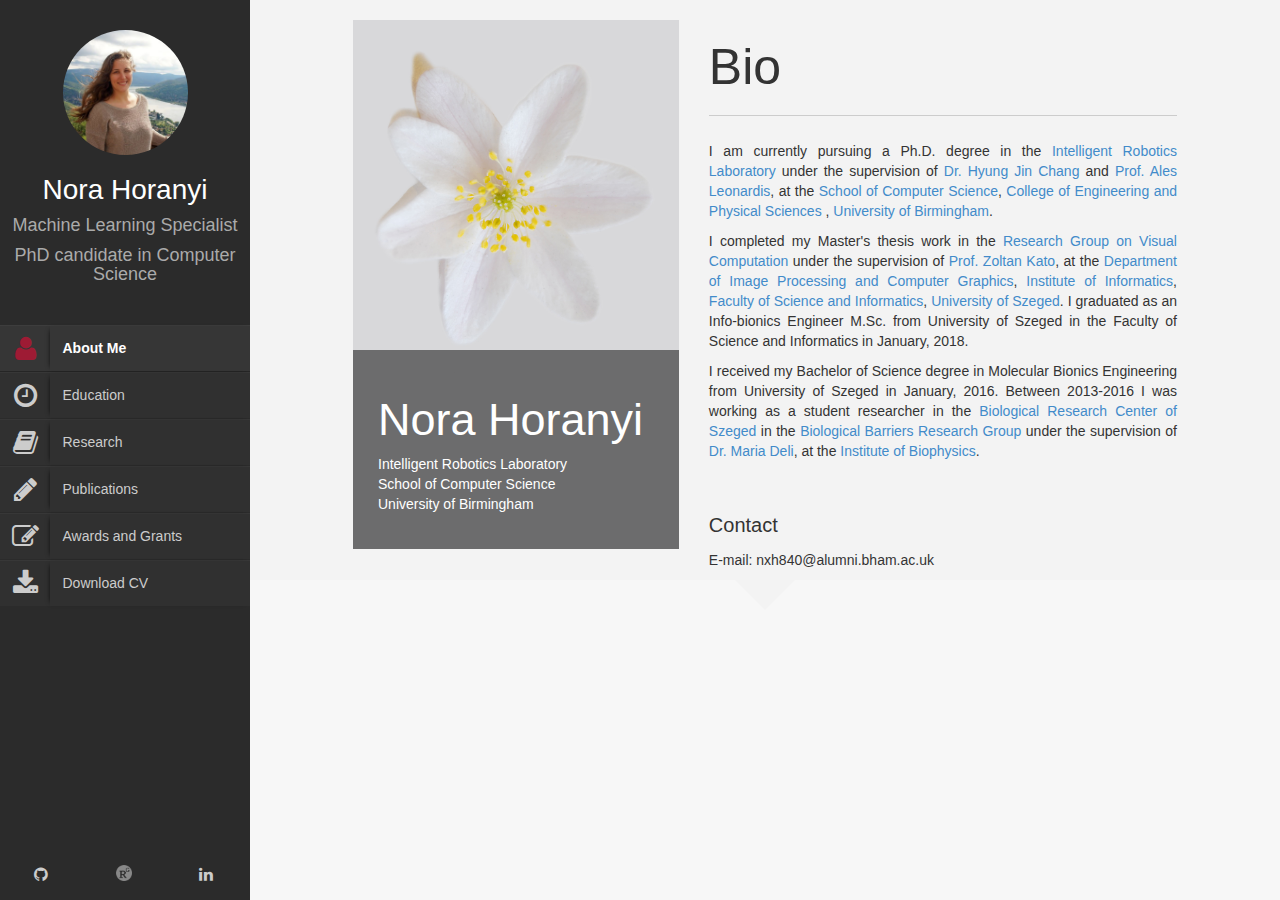
==== commit c22a8e3a: "Update index.html" ====
--- a/index.html
+++ b/index.html
@@ -63,7 +63,8 @@
                             <div class="portrate hidden-xs"></div>
                             <div class="title">
                                 <h2>Nora Horanyi</h2>
-                                <h3>University of Birmingham</h3>
+                                <h3>Machine Learning Specialist</h3>
+				<h3>PhD candidate in Computer Science</h3>
                             </div>
                             
                         </div>
@@ -672,8 +673,63 @@
                                             <h3>Honours and awards</h3>
                                         </div>
                                         <ul class="timeline">
-										<li class="open">
-											<li>
+					<li class="open">
+					<li>
+                                                <div class="date">AF HEFI 2022</div>
+                                                <div class="circle"></div>
+                                                <div class="data">
+                                                    <div class="subject">Associate Fellow of the Higher Education Academy  </div>
+                                                    <div class="text row">
+                                                        <div class="col-md-10"> Grandted upon completion of the Introduction to Academic Practice for Doctoral Researchers course and Learning and Teaching in Higher Education Module
+							</div>
+                                                    </div>
+                                                </div>
+					</li>
+						
+					<li>
+                                                <div class="date">BCS ML 2022</div>
+                                                <div class="circle"></div>
+                                                <div class="data">
+                                                    <div class="subject">BCS Foundation Award in What is Machine Learning? grandted by BCS, The Chartered Institute for IT </div>
+                                                    <div class="text row">
+                                                        <div class="col-md-10">
+							</div>
+                                                    </div>
+                                                </div>
+					</li>
+						
+					<li>
+                                                <div class="date">RPC Award 2022</div>
+                                                <div class="circle"></div>
+                                                <div class="data">
+                                                    <div class="subject">Best Poster of the College of Engineering and Physical Sciences (EPS) Award at the University Graduate School Research Festival Poster Competition, University of Birmingham </div>
+                                                    <div class="text row">
+                                                        <div class="col-md-10">
+                                                        Poster title: See it, Say it, Crop it!
+							</div>
+                                                    </div>
+                                                </div>
+					</li>
+						
+					<li>
+                                                <div class="date">Horizon Award 2021</div>
+                                                <div class="circle"></div>
+                                                <div class="data">
+                                                    <div class="subject">HEFI Horizon Award for postgraduate teachers</div>
+                                                    <div class="text row">
+                                                        <div class="col-md-10">
+                                                        Modules: ILT001: Introduction to Learning and Teaching in Higher Education for Postgraduates, ILT002: Laboratory-based small group teaching,ILT003: Small Group Teaching for Postgraduates, ILT004: Introduction to Assessment and Feedback for Postgraduates,ILT007: Giving a lecture for Postgraduates 
+														</div>
+                                                    </div>
+                                                </div>
+					</li>
+						
+						
+						
+						
+						
+						
+						<li>
                                                 <div class="date">Research skills 2019</div>
                                                 <div class="circle"></div>
                                                 <div class="data">
@@ -768,8 +824,20 @@
                                             <h3>Scholarships and grants</h3>
                                         </div>
                                         <ul class="timeline">
-										<li class="open">
-										
+					<li class="open">
+					<li>											
+						<div class="date">PGTA Momentary Prize</div>
+                                                <div class="circle"></div>
+                                                <div class="data">
+                                                    <div class="subject">Monetary prize for going above and beyond in your duties as a Postgraduate Teaching Associate in the 2021/22 academic year. </div>
+                                                    <div class="text row">
+                                                        <div class="col-md-10">
+							</div>
+                                                    </div>
+                                                </div>
+				    	</li>
+						
+						
 										<li>											
 										        <div class="date">PhD studentship</div>
                                                 <div class="circle"></div>
@@ -926,7 +994,68 @@
                                             <div class="pitems">
 
 						    
+						<div class="item mix thesis" data-year="2023">
+                                                    <div class="pubmain">
+                                                        <div class="pubassets">
+                                                            
+                                                            <a href="#" class="pubcollapse">
+                                                                <i class="icon-expand-alt"></i>
+<!--                                                             </a>
+                                                            
+															<a href="publication/Horanyi_MastersThesis.pdf" class="tooltips" title="Download PDF" target="_blank">
+                                                                <i class="icon-file"></i>
+                                                            </a>															 -->
+															<!--a href="program/Horanyi_MastersThesisAppendix.zip" class="tooltips" title="Download Appendix" target="_blank">
+                                                                <i class="icon-code"></i>
+                                                            </a>-->
+															
+                                                        </div>
+
+                                                        <h4 class="pubtitle">
+                                                            Human attention target estimation and application on images
+                                                        </h4>
+                                                        <div class="pubauthor"><strong>Nora Horanyi</strong></div>
+                                                        <div class="pubcite">
+                                                            <span class="label label-primary">PhD Thesis</span> University of Birmingham, UK | January, 2023 
+                                                        </div>
+                                                        
+                                                    </div>
+                                                    <div class="pubdetails">
+                                                        <h4>Abstract</h4>
+                                                        <p>Most computer vision applications, such as automatic image cropping and attention target estimation, aim to perform or solve a task as humans would. While recent works using Neural Networks showed promising results in numerous research areas, complex and subjective tasks are still challenging to solve by only deriving information from images and videos. Therefore to enhance the ability of the machine to localise a part of an image or to interpret complex social interactions between multiple people in the scene like humans would, explicit or implicit user input could be integrated into the algorithm. This thesis investigates the usefulness of explicit verbal and implicit non-verbal human social clues and their combination in frameworks designed for attention-based computer vision tasks. The proposed computational methods in this thesis aim to better understand the user's intention through different input modalities. Specifically, this work used natural language and its combination with eye-tracking user inputs for description-based image cropping and visual attention for joint attention target estimation. </p>
+						    	<p>This work studied how a natural language expression of the users could be directly used to automatically localise the described part of an image and output an aesthetically pleasing image crop. The proposed solution re-purposed existing deep learning models into a single optimisation framework to solve this complex, highly subjective problem. In addition to the explicit language expressions and a semi-direct social clue, the eye movements of the users were integrated into a novel multi-modal framework. Finally, motivated by the usefulness of the user's semi-direct attention input, a deep neural network was developed for estimating attention targets in images to detect and follow the joint attention target of the subjects within the scene. </p>
+						    	<p>The presented approaches have achieved state-of-the-art performances in quantitative and qualitative measures on different benchmark datasets in their respective research areas. Furthermore, the conducted studies confirmed that the users favoured the output of the proposed solutions. These findings prove that integrating explicit or implicit user input and their combination into computational methods can produce more human-like outputs. </p>
+                                                    </div>
+                                                </div>						    
 						    
+						<div class="item mix cpaper" data-year="2023">
+                                                    <div class="pubmain">
+                                                        <div class="pubassets">
+                                                            
+                                                            <a href="#" class="pubcollapse">
+                                                                <i class="icon-expand-alt"></i>
+                                                            </a>
+<!-- 							    <a href="publication/Zheng_ICRA_article.pdf" class="tooltips" title="Download PDF" target="_blank"> -->
+<!--                                                                 <i class="icon-file"></i>
+                                                            </a> -->
+
+                                                        </div>
+
+                                                        <h4 class="pubtitle">
+                                                            G-DAIC: A Gaze Initialized Framework for Description and Aesthetic-Based Image Cropping 
+                                                        </h4>
+                                                        <div class="pubauthor"><strong>Nora Horanyi</strong>, Yuqi Hou, Ales Leonardis, Hyung Jin Chang</div>
+
+                                                        <div class="pubcite">
+                                                        <div class="pubcite"><span class="label label-warning">Conference Papers</span> In Proceedings of Symposium on Eye Tracking Research \& Applications (ETRA), ACM, 2023.</div>
+							</div>
+                                                        
+                                                    </div>
+                                                    <div class="pubdetails">
+                                                        <h4>Abstract</h4>
+                                                        <p> We propose a novel gaze-initialized optimization framework to generate aesthetically pleasing image crops based on user description. We extended the existing description-based image cropping dataset by collecting user eye movements corresponding to the image captions. To best leverage the contextual information to initialize the optimization framework using the collected gaze data, this work proposes two gaze-based initialization strategies, Fixed Grid and Region Proposal. In addition, we propose the adaptive Mixed scaling method to find the optimal output despite the size of the generated initialization region and the described part of the image. We address the runtime limitation of the state-of-the-art method by implementing the Early termination strategy to reduce the number of iterations required to produce the output. Our experiments show that G-DAIC reduced the runtime by 92.11%, and the quantitative and qualitative experiments demonstrated that the proposed framework produces higher quality and more accurate image crops w.r.t. user intention.</p>
+                                                    </div>
+                                                </div> 							    
 						    
 						    
 						    
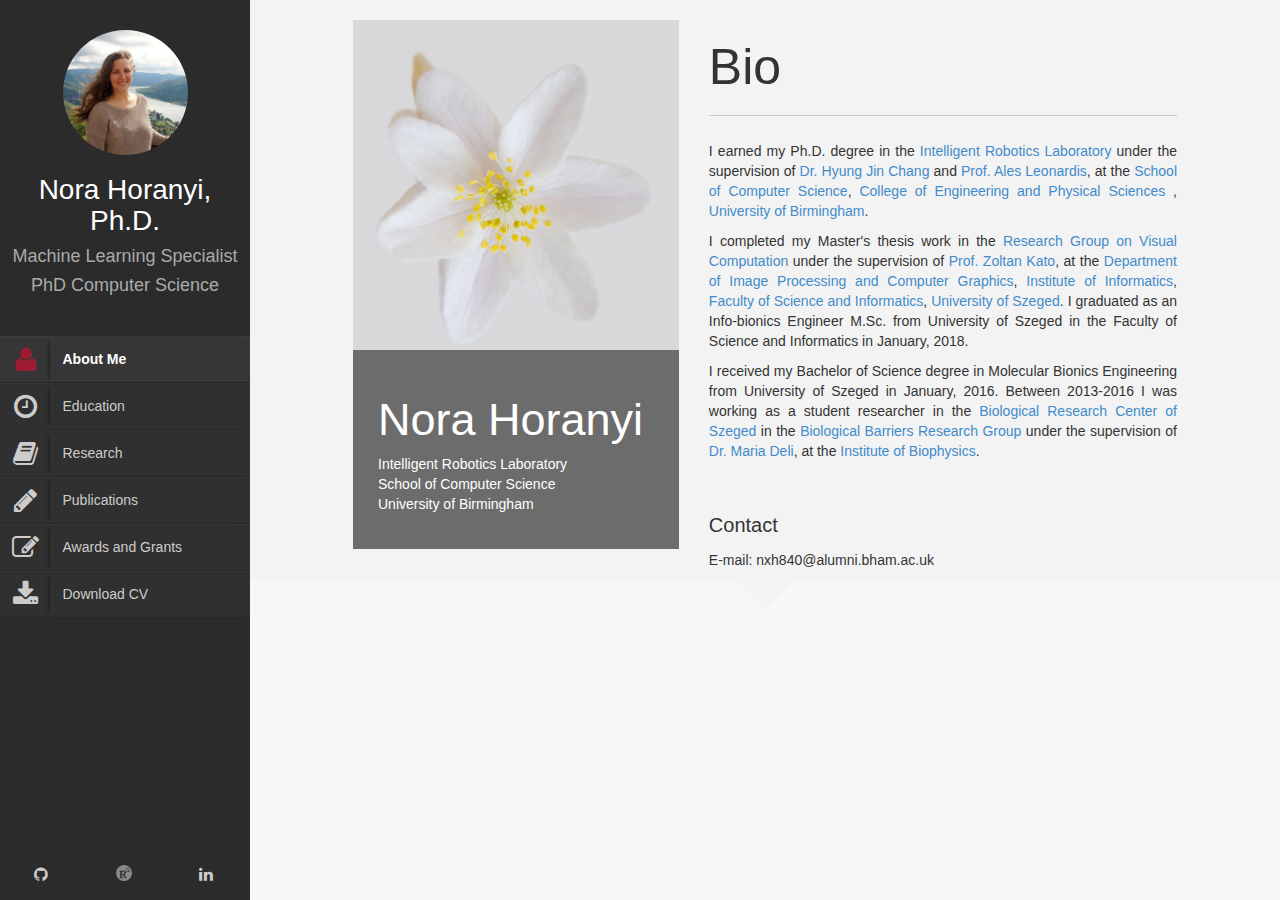
==== commit 4f48dbb7: "Updated publications" ====
--- a/index.html
+++ b/index.html
@@ -2,9 +2,9 @@
 <html lang="en">
     <head>
         <title>Nora Horanyi Home page</title>
-	<meta name="description" content="Nora Horanyi Website">
+	<meta name="description" content="Nora Horanyi, Ph.D. Website">
 	<meta name="keywords" content="Nora, Horanyi, Personal, Website, Webpage">
-	<meta name="author" content="Nora Horanyi"> 
+	<meta name="author" content="Nora Horanyi, Ph.D."> 
 
         <!--CSS styles-->
         <link rel="stylesheet" href="css/bootstrap.css">
@@ -62,9 +62,9 @@
                         <div id="profile" class="clearfix">
                             <div class="portrate hidden-xs"></div>
                             <div class="title">
-                                <h2>Nora Horanyi</h2>
+                                <h2>Nora Horanyi, Ph.D.</h2>
                                 <h3>Machine Learning Specialist</h3>
-				<h3>PhD candidate in Computer Science</h3>
+				<h3>PhD Computer Science</h3>
                             </div>
                             
                         </div>
@@ -154,9 +154,8 @@
                                     <div class="col-sm-12 col-md-7">
                                         <h3 class="title">Bio</h3>
 									
-						<p align="justify"> I am currently pursuing a Ph.D. degree in the <a target="_blank" href="https://www.cs.bham.ac.uk/research/groupings/robotics/"> Intelligent Robotics Laboratory</a> under the supervision of <a target="_blank" href="https://www.cs.bham.ac.uk/~changhj"> Dr. Hyung Jin Chang</a> and <a target="_blank" href="https://www.cs.bham.ac.uk/~leonarda/"> Prof. Ales Leonardis</a>, at the <a target="_blank" href="http://www.cs.bham.ac.uk/"> School of Computer Science</a>, <a target="_blank" href="https://www.birmingham.ac.uk/university/colleges/eps/index.aspx">College of Engineering and Physical Sciences </a>, <a target="_blank" href="https://www.birmingham.ac.uk/"> University of Birmingham</a>.</p>
-						<p align="justify"> I completed my Master's thesis work in the <a target="_blank" href="http://www.inf.u-szeged.hu/projectdirs/rgvc/"> Research Group on Visual Computation</a> under the supervision of <a target="_blank" href="http://www.inf.u-szeged.hu/~kato"> Prof. Zoltan Kato</a>, at the <a target="_blank" href="http://www.inf.u-szeged.hu/en/ipcg"> Department of Image Processing and Computer Graphics</a>, <a target="_blank" href="http://www.inf.u-szeged.hu/en">Institute of Informatics</a>, <a target="_blank" href="http://www.sci.u-szeged.hu/english">Faculty of Science and Informatics</a>, <a target="_blank" href="http://www.u-szeged.hu/english"> University of Szeged</a>.
-     I graduated as an Info-bionics Engineer M.Sc. from University of Szeged in the Faculty of Science and Informatics in January, 2018.<br></p>
+						<p align="justify"> I earned my Ph.D. degree in the <a target="_blank" href="https://www.cs.bham.ac.uk/research/groupings/robotics/"> Intelligent Robotics Laboratory</a> under the supervision of <a target="_blank" href="https://www.cs.bham.ac.uk/~changhj"> Dr. Hyung Jin Chang</a> and <a target="_blank" href="https://www.cs.bham.ac.uk/~leonarda/"> Prof. Ales Leonardis</a>, at the <a target="_blank" href="http://www.cs.bham.ac.uk/"> School of Computer Science</a>, <a target="_blank" href="https://www.birmingham.ac.uk/university/colleges/eps/index.aspx">College of Engineering and Physical Sciences </a>, <a target="_blank" href="https://www.birmingham.ac.uk/"> University of Birmingham</a>.</p>
+						<p align="justify"> I completed my Master's thesis work in the <a target="_blank" href="http://www.inf.u-szeged.hu/projectdirs/rgvc/"> Research Group on Visual Computation</a> under the supervision of <a target="_blank" href="http://www.inf.u-szeged.hu/~kato"> Prof. Zoltan Kato</a>, at the <a target="_blank" href="http://www.inf.u-szeged.hu/en/ipcg"> Department of Image Processing and Computer Graphics</a>, <a target="_blank" href="http://www.inf.u-szeged.hu/en">Institute of Informatics</a>, <a target="_blank" href="http://www.sci.u-szeged.hu/english">Faculty of Science and Informatics</a>, <a target="_blank" href="http://www.u-szeged.hu/english"> University of Szeged</a>. I graduated as an Info-bionics Engineer M.Sc. from University of Szeged in the Faculty of Science and Informatics in January, 2018.<br></p>
 						<p align="justify">I received my Bachelor of Science degree in Molecular Bionics Engineering from University of Szeged in January, 2016. Between 2013-2016 I was working as a student researcher in the <a target="_blank" href="http://www.brc.hu/index.php?change_lang=en">Biological Research Center of Szeged </a> in the <a target="_blank" href="http://www.brc.hu/biophys_biological_barriers.php">Biological Barriers Research Group</a> under the supervision of <a target="_blank" href="http://www.brc.hu/personal_page.php?id=bf_dem%C3%A1"> Dr. Maria Deli</a>, at the  <a target="_blank" href="http://www.brc.hu/biophysics.php"> Institute of Biophysics</a>.<br><br></p>
 						<br>
 					    	<p style="font-size: 20px;" >Contact</p>
@@ -434,9 +433,9 @@
                                         <ul class="ul-boxed list-unstyled">
                                             <li>Gaze estimation</li>										
                                             <li>Assistive technology</li>
-					    <li>Pose estimation and navigation</li>
+					                                  <li>Pose estimation and navigation</li>
                                             <li>Human-computer interaction</li>
-					    <li>Computer vision</li>
+					                                  <li>Computer vision</li>
                                         </ul>
                                     </div>
                                 </div>
@@ -966,7 +965,7 @@
                                                 <option class="filter" value="all" selected>All types</option>
                                                 <option class="filter" value="jpaper">Journal Papers</option>
                                                 <option class="filter" value="cpaper">Conference Papers</option>
-						<option class="filter" value="thesis">Thesis</option>
+						                        <option class="filter" value="thesis">Thesis</option>
                                                 <!--option class="filter" value="bookchapter">Book Chapters</option>
                                                 <option class="filter" value="book">Books</option>
                                                 <option class="filter" value="report">Reports</option>
@@ -1000,14 +999,14 @@
                                                             
                                                             <a href="#" class="pubcollapse">
                                                                 <i class="icon-expand-alt"></i>
-<!--                                                             </a>
+								</a>
                                                             
-															<a href="publication/Horanyi_MastersThesis.pdf" class="tooltips" title="Download PDF" target="_blank">
+<!-- 															<a href="publication/Horanyi_PhDThesis.pdf" class="tooltips" title="Download PDF" target="_blank">
                                                                 <i class="icon-file"></i>
                                                             </a>															 -->
-															<!--a href="program/Horanyi_MastersThesisAppendix.zip" class="tooltips" title="Download Appendix" target="_blank">
+							                                <!--<a href="program/Horanyi_PhDThesisAppendix.zip" class="tooltips" title="Download Appendix" target="_blank">
                                                                 <i class="icon-code"></i>
-                                                            </a>-->
+                                                            </a> -->
 															
                                                         </div>
 
@@ -1027,18 +1026,40 @@
 						    	<p>The presented approaches have achieved state-of-the-art performances in quantitative and qualitative measures on different benchmark datasets in their respective research areas. Furthermore, the conducted studies confirmed that the users favoured the output of the proposed solutions. These findings prove that integrating explicit or implicit user input and their combination into computational methods can produce more human-like outputs. </p>
                                                     </div>
                                                 </div>						    
+
+                                                
 						    
-						<div class="item mix cpaper" data-year="2023">
+                                                <div class="item mix cpaper" data-year="2023">
                                                     <div class="pubmain">
-                                                        <div class="pubassets">
-                                                            
+                                                        <div class="pubassets">                                                            
                                                             <a href="#" class="pubcollapse">
                                                                 <i class="icon-expand-alt"></i>
                                                             </a>
-<!-- 							    <a href="publication/Zheng_ICRA_article.pdf" class="tooltips" title="Download PDF" target="_blank"> -->
-<!--                                                                 <i class="icon-file"></i>
-                                                            </a> -->
-
+                                                        </div>
+
+                                                        <h4 class="pubtitle">
+                                                            Where are they looking in the 3D space? 
+                                                        </h4>
+                                                        <div class="pubauthor"><strong>Nora Horanyi</strong>, Linfang Zheng, Enuji Chong, Ales Leonardis, Hyung Jin Chang</div>
+
+                                                        <div class="pubcite">
+                                                        <div class="pubcite"><span class="label label-warning">Conference Papers</span> In Proceedings of the IEEE/CVF Conference on Computer Vision and Pattern Recognition, CVPRW Gaze 2023.</div>
+							</div>
+                                                        
+                                                    </div>
+                                                    <div class="pubdetails">
+                                                        <h4>Abstract</h4>
+                                                        <p> We propose a novel depth-aware joint attention target estimation framework that estimates the attention target in 3D space. Our goal is to mimic human's ability to understand where each person is looking in their proximity. In this work, we tackle the previously unexplored problem of utilising a depth prior along with a 3D joint FOV probability map to estimate the joint attention target of people in the scene. We leverage the insight that besides the 2D image content, strong gaze-related constraints exist in the depth order of the scene and different subject-specific attributes. Extensive experiments show that our method outperforms favourably against existing joint attention target estimation methods on the VideoCoAtt benchmark dataset. Despite the proposed framework being designed for joint attention target estimation, we show that it outperforms single attention target estimation methods on both the GazeFollow image and the VideoAttentionTarget video benchmark datasets.</p>
+                                                    </div>
+                                                </div> 	
+
+
+						<div class="item mix jpaper" data-year="2023">
+                                                    <div class="pubmain">
+                                                        <div class="pubassets">                                                            
+                                                            <a href="#" class="pubcollapse">
+                                                                <i class="icon-expand-alt"></i>
+                                                            </a>
                                                         </div>
 
                                                         <h4 class="pubtitle">
@@ -1047,8 +1068,8 @@
                                                         <div class="pubauthor"><strong>Nora Horanyi</strong>, Yuqi Hou, Ales Leonardis, Hyung Jin Chang</div>
 
                                                         <div class="pubcite">
-                                                        <div class="pubcite"><span class="label label-warning">Conference Papers</span> In Proceedings of Symposium on Eye Tracking Research \& Applications (ETRA), ACM, 2023.</div>
-							</div>
+                                                        <div class="pubcite"><span class="label label-warning">Conference Papers</span> In Proceedings of the ACM on Human-Computer Interaction, 2023.</div>
+							                            </div>
                                                         
                                                     </div>
                                                     <div class="pubdetails">
@@ -1107,7 +1128,7 @@
                                                                 <i class="icon-download"></i>
                                                             </a>
 
-								<a href="publication/Horanyi_PR_data.zip" class="tooltips" title="Download dataset" target="_blank">
+								                            <a href="publication/Horanyi_PR_data.zip" class="tooltips" title="Download dataset" target="_blank">
                                                                 <i class="icon-download"></i>
                                                             </a>
                                                         </div>
